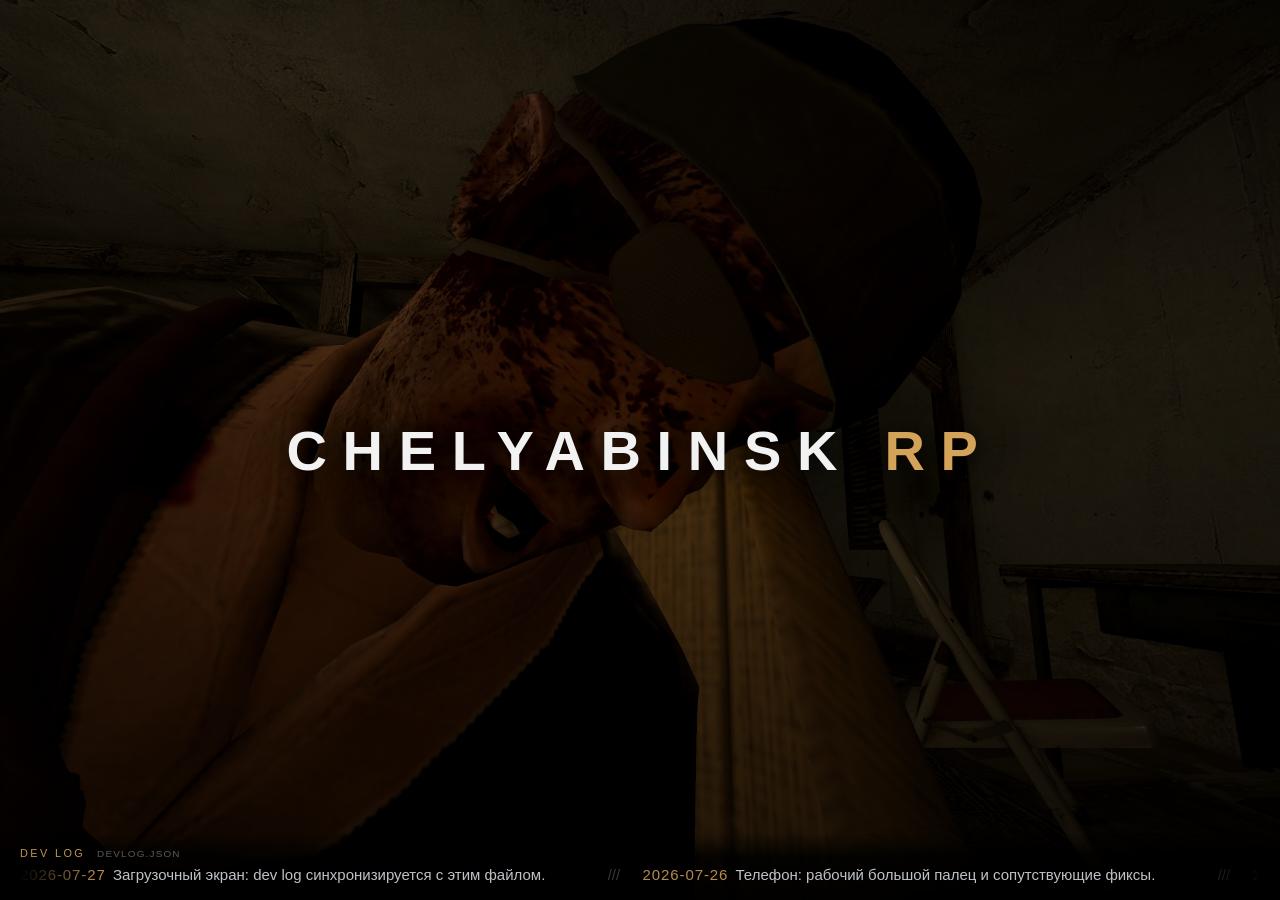
==== index.html @ 8918dc1e "Add synced bottom dev log for loading screen" ====
<!DOCTYPE html>
<html lang="ru">
<head>
  <meta charset="UTF-8" />
  <meta name="viewport" content="width=device-width, initial-scale=1" />
  <title>Chelyabinsk RP</title>
  <style>
    * { margin: 0; padding: 0; box-sizing: border-box; }
    html, body {
      width: 100%;
      height: 100%;
      overflow: hidden;
      background: #000;
      user-select: none;
      -webkit-user-select: none;
      cursor: none;
      pointer-events: none;
    }
    a, button, input, textarea, select { display: none !important; }
    .loop {
      position: fixed;
      inset: 0;
      overflow: hidden;
      background: #000;
    }
    .loop img {
      position: absolute;
      inset: -6%;
      width: 112%;
      height: 112%;
      object-fit: cover;
      opacity: 0;
      transition: opacity 1.4s ease;
      animation: drift 24s ease-in-out infinite alternate;
      filter: brightness(0.72) contrast(1.06) saturate(0.9);
      pointer-events: none;
    }
    .loop img.on { opacity: 1; }
    @keyframes drift {
      from { transform: scale(1.05) translate(0, 0); }
      to { transform: scale(1.16) translate(-2%, -1.5%); }
    }
    .shade {
      position: fixed;
      inset: 0;
      pointer-events: none;
      background:
        radial-gradient(ellipse at center, rgba(0,0,0,0.15) 0%, rgba(0,0,0,0.55) 100%),
        linear-gradient(180deg, rgba(0,0,0,0.35), transparent 40%, rgba(0,0,0,0.4));
    }
    .title {
      position: fixed;
      left: 50%;
      top: 50%;
      transform: translate(-50%, -50%);
      z-index: 2;
      font-family: Arial, Helvetica, sans-serif;
      font-size: clamp(26px, 5vw, 56px);
      font-weight: 700;
      letter-spacing: 0.28em;
      color: rgba(255,255,255,0.95);
      text-transform: uppercase;
      text-align: center;
      text-shadow: 0 2px 28px rgba(0,0,0,0.85), 0 0 40px rgba(0,0,0,0.5);
      white-space: nowrap;
      pointer-events: none;
    }
    .title span { color: #d4a35a; }

    .egg {
      position: fixed;
      inset: 0;
      z-index: 10;
      display: none;
      background: #000;
      pointer-events: none;
    }
    .egg.show { display: block; }
    .egg img {
      position: absolute;
      left: 50%;
      top: 46%;
      transform: translate(-50%, -50%);
      width: min(72vw, 520px);
      height: auto;
      object-fit: contain;
      filter: none;
      animation: eggPulse 2.4s ease-in-out infinite;
    }
    @keyframes eggPulse {
      0%, 100% { opacity: 0.92; transform: translate(-50%, -50%) scale(1); }
      50% { opacity: 1; transform: translate(-50%, -50%) scale(1.03); }
    }
    .egg-caption {
      position: absolute;
      left: 50%;
      bottom: 14%;
      transform: translateX(-50%);
      width: 90%;
      text-align: center;
      font-family: Arial, Helvetica, sans-serif;
      font-size: clamp(16px, 3.2vw, 28px);
      font-weight: 700;
      letter-spacing: 0.08em;
      color: #fff;
      text-shadow: 0 2px 18px rgba(0,0,0,0.9);
    }

    .devlog {
      position: fixed;
      left: 0;
      right: 0;
      bottom: 0;
      z-index: 5;
      padding: 0.85rem 1.25rem 1rem;
      background: linear-gradient(180deg, transparent, rgba(0,0,0,0.82) 35%, rgba(0,0,0,0.92));
      pointer-events: none;
      opacity: 0;
      transition: opacity 0.6s ease;
    }
    .devlog.show { opacity: 1; }
    .devlog-head {
      display: flex;
      align-items: baseline;
      gap: 0.75rem;
      margin-bottom: 0.45rem;
      font-family: Arial, Helvetica, sans-serif;
      font-size: 0.68rem;
      letter-spacing: 0.22em;
      text-transform: uppercase;
      color: rgba(212, 163, 90, 0.9);
    }
    .devlog-head .sync {
      color: rgba(255,255,255,0.35);
      letter-spacing: 0.12em;
      font-size: 0.62rem;
    }
    .devlog-track {
      overflow: hidden;
      white-space: nowrap;
      mask-image: linear-gradient(90deg, transparent, #000 6%, #000 94%, transparent);
      -webkit-mask-image: linear-gradient(90deg, transparent, #000 6%, #000 94%, transparent);
    }
    .devlog-marquee {
      display: inline-block;
      white-space: nowrap;
      font-family: Arial, Helvetica, sans-serif;
      font-size: clamp(12px, 1.5vw, 15px);
      color: rgba(232, 237, 242, 0.82);
      animation: marquee 55s linear infinite;
    }
    .devlog-marquee .item {
      display: inline-block;
      margin-right: 2.5rem;
    }
    .devlog-marquee .date {
      color: rgba(212, 163, 90, 0.85);
      margin-right: 0.45rem;
      letter-spacing: 0.06em;
    }
    .devlog-marquee .sep {
      margin: 0 1.4rem;
      color: rgba(255,255,255,0.22);
    }
    @keyframes marquee {
      from { transform: translateX(0); }
      to { transform: translateX(-50%); }
    }
  </style>
</head>
<body>
  <div class="loop" id="loop">
    <img class="on" src="assets/bg/bg-01.jpg" alt="" draggable="false" />
    <img src="assets/bg/bg-02.jpg" alt="" draggable="false" />
    <img src="assets/bg/bg-03.jpg" alt="" draggable="false" />
    <img src="assets/bg/bg-04.jpg" alt="" draggable="false" />
    <img src="assets/bg/bg-05.jpg" alt="" draggable="false" />
    <img src="assets/bg/bg-06.jpg" alt="" draggable="false" />
    <img src="assets/bg/bg-07.jpg" alt="" draggable="false" />
    <img src="assets/bg/bg-08.jpg" alt="" draggable="false" />
    <img src="assets/bg/bg-09.jpg" alt="" draggable="false" />
    <img src="assets/bg/bg-10.jpg" alt="" draggable="false" />
    <img src="assets/bg/bg-11.jpg" alt="" draggable="false" />
    <img src="assets/bg/bg-12.jpg" alt="" draggable="false" />
  </div>
  <div class="shade" id="shade"></div>
  <div class="title" id="title">Chelyabinsk <span>RP</span></div>

  <div class="devlog" id="devlog">
    <div class="devlog-head">
      <span>Dev Log</span>
      <span class="sync" id="devlogSync">синхронизация…</span>
    </div>
    <div class="devlog-track">
      <div class="devlog-marquee" id="devlogMarquee"></div>
    </div>
  </div>

  <div class="egg" id="egg">
    <img src="assets/sanya.png" alt="" draggable="false" />
    <div class="egg-caption">Саня - Лох он же Xenon</div>
  </div>

  <script>
    (function () {
      var eggRoll = Math.random() < 0.01;
      if (eggRoll) {
        document.getElementById("egg").className = "egg show";
        document.getElementById("loop").style.display = "none";
        document.getElementById("shade").style.display = "none";
        document.getElementById("title").style.display = "none";
        document.getElementById("devlog").style.display = "none";
      } else {
        var imgs = document.querySelectorAll("#loop img");
        var i = 0;
        setInterval(function () {
          imgs[i].classList.remove("on");
          i = (i + 1) % imgs.length;
          imgs[i].classList.add("on");
        }, 6000);
        loadDevLog();
      }

      function esc(s) {
        return String(s || "")
          .replace(/&/g, "&amp;")
          .replace(/</g, "&lt;")
          .replace(/>/g, "&gt;")
          .replace(/"/g, "&quot;");
      }

      function renderEntries(entries, sourceLabel) {
        var el = document.getElementById("devlogMarquee");
        var sync = document.getElementById("devlogSync");
        var box = document.getElementById("devlog");
        if (!entries || !entries.length) {
          sync.textContent = "нет записей";
          return;
        }
        var html = "";
        for (var n = 0; n < 2; n++) {
          for (var j = 0; j < entries.length; j++) {
            var e = entries[j];
            html += '<span class="item"><span class="date">' + esc(e.date) + "</span>" + esc(e.text) + '</span><span class="sep">///</span>';
          }
        }
        el.innerHTML = html;
        sync.textContent = sourceLabel || "online";
        box.className = "devlog show";
      }

      function normalizeManual(data) {
        var out = [];
        var list = (data && data.entries) || [];
        for (var i = 0; i < list.length; i++) {
          if (!list[i] || !list[i].text) continue;
          out.push({ date: list[i].date || "", text: list[i].text });
        }
        return out;
      }

      function normalizeCommits(commits) {
        var out = [];
        for (var i = 0; i < (commits || []).length; i++) {
          var c = commits[i];
          if (!c || !c.commit) continue;
          var msg = (c.commit.message || "").split("\n")[0].trim();
          if (!msg) continue;
          if (/^merge /i.test(msg)) continue;
          var date = "";
          if (c.commit.author && c.commit.author.date) {
            date = String(c.commit.author.date).slice(0, 10);
          }
          out.push({ date: date, text: msg });
        }
        return out;
      }

      function mergeUnique(primary, secondary, max) {
        var seen = {};
        var out = [];
        function add(arr) {
          for (var i = 0; i < arr.length; i++) {
            var key = (arr[i].date + "|" + arr[i].text).toLowerCase();
            if (seen[key]) continue;
            seen[key] = 1;
            out.push(arr[i]);
            if (out.length >= max) return;
          }
        }
        add(primary);
        add(secondary);
        return out;
      }

      function loadDevLog() {
        var bust = "?t=" + Date.now();
        var manualP = fetch("devlog.json" + bust, { cache: "no-store" })
          .then(function (r) { return r.ok ? r.json() : null; })
          .catch(function () { return null; });

        var commitsP = fetch("https://api.github.com/repos/eutyuganov-droid/GAGAGA/commits?per_page=12", {
          headers: { Accept: "application/vnd.github+json" }
        })
          .then(function (r) { return r.ok ? r.json() : []; })
          .catch(function () { return []; });

        Promise.all([manualP, commitsP]).then(function (res) {
          var manual = normalizeManual(res[0]);
          var commits = normalizeCommits(res[1]);
          var merged = mergeUnique(manual, commits, 16);
          var label = "devlog.json";
          if (manual.length && commits.length) label = "devlog.json + github";
          else if (commits.length && !manual.length) label = "github commits";
          renderEntries(merged, label);
        });
      }

      document.addEventListener("contextmenu", function (e) { e.preventDefault(); }, true);
      document.addEventListener("click", function (e) { e.preventDefault(); e.stopPropagation(); }, true);
      document.addEventListener("mousedown", function (e) { e.preventDefault(); }, true);
      document.addEventListener("keydown", function (e) { e.preventDefault(); }, true);

      window.GameDetails = function () {};
      window.SetFilesTotal = function () {};
      window.SetFilesNeeded = function () {};
      window.DownloadingFile = function () {};
      window.SetStatusChanged = function () {};
    })();
  </script>
</body>
</html>
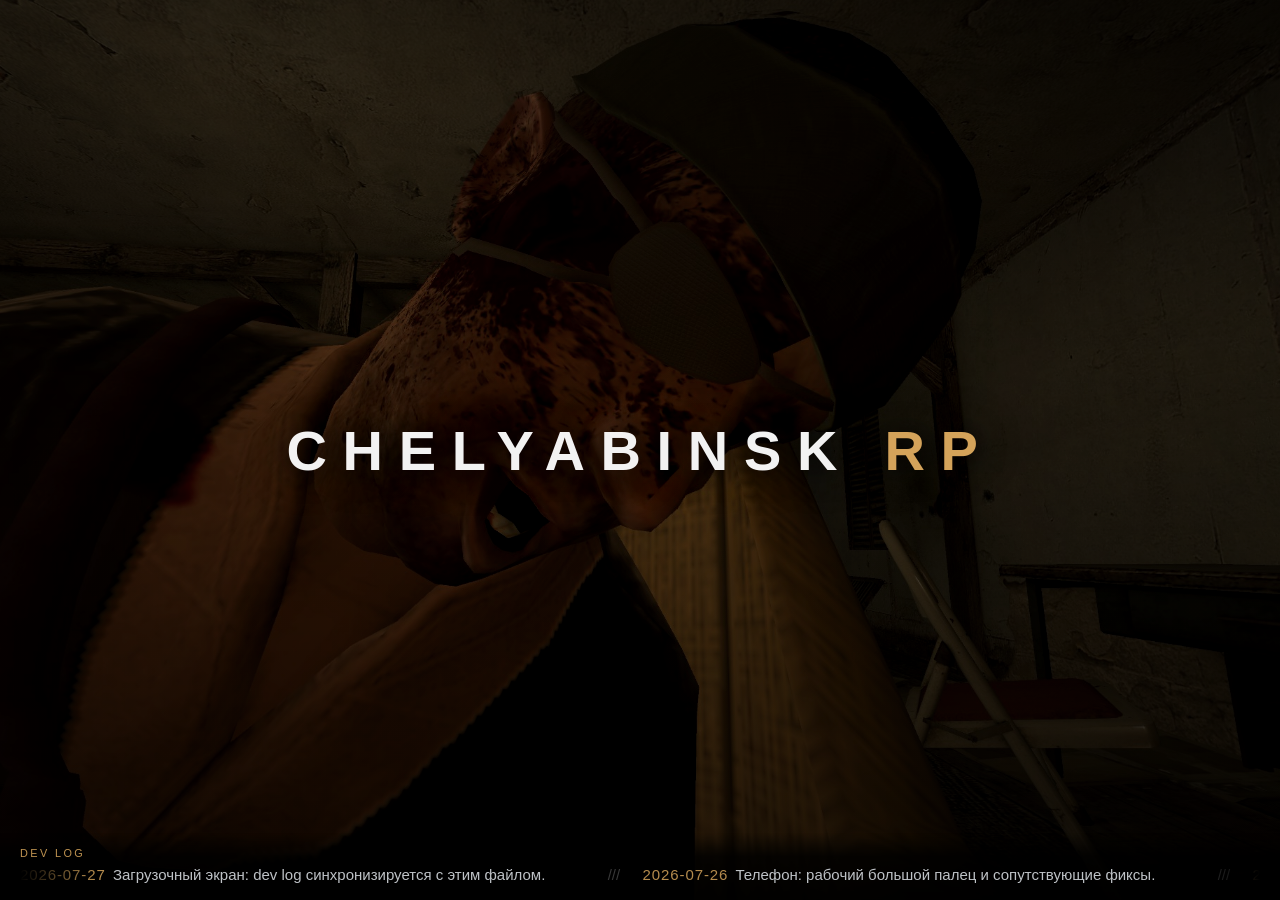
==== commit c37deb5d: "Hide dev log sync source label" ====
--- a/index.html
+++ b/index.html
@@ -129,11 +129,6 @@
       letter-spacing: 0.22em;
       text-transform: uppercase;
       color: rgba(212, 163, 90, 0.9);
-    }
-    .devlog-head .sync {
-      color: rgba(255,255,255,0.35);
-      letter-spacing: 0.12em;
-      font-size: 0.62rem;
     }
     .devlog-track {
       overflow: hidden;
@@ -189,7 +184,6 @@
   <div class="devlog" id="devlog">
     <div class="devlog-head">
       <span>Dev Log</span>
-      <span class="sync" id="devlogSync">синхронизация…</span>
     </div>
     <div class="devlog-track">
       <div class="devlog-marquee" id="devlogMarquee"></div>
@@ -229,14 +223,10 @@
           .replace(/"/g, "&quot;");
       }
 
-      function renderEntries(entries, sourceLabel) {
+      function renderEntries(entries) {
         var el = document.getElementById("devlogMarquee");
-        var sync = document.getElementById("devlogSync");
         var box = document.getElementById("devlog");
-        if (!entries || !entries.length) {
-          sync.textContent = "нет записей";
-          return;
-        }
+        if (!entries || !entries.length) return;
         var html = "";
         for (var n = 0; n < 2; n++) {
           for (var j = 0; j < entries.length; j++) {
@@ -245,7 +235,6 @@
           }
         }
         el.innerHTML = html;
-        sync.textContent = sourceLabel || "online";
         box.className = "devlog show";
       }
 
@@ -309,10 +298,7 @@
           var manual = normalizeManual(res[0]);
           var commits = normalizeCommits(res[1]);
           var merged = mergeUnique(manual, commits, 16);
-          var label = "devlog.json";
-          if (manual.length && commits.length) label = "devlog.json + github";
-          else if (commits.length && !manual.length) label = "github commits";
-          renderEntries(merged, label);
+          renderEntries(merged);
         });
       }
 
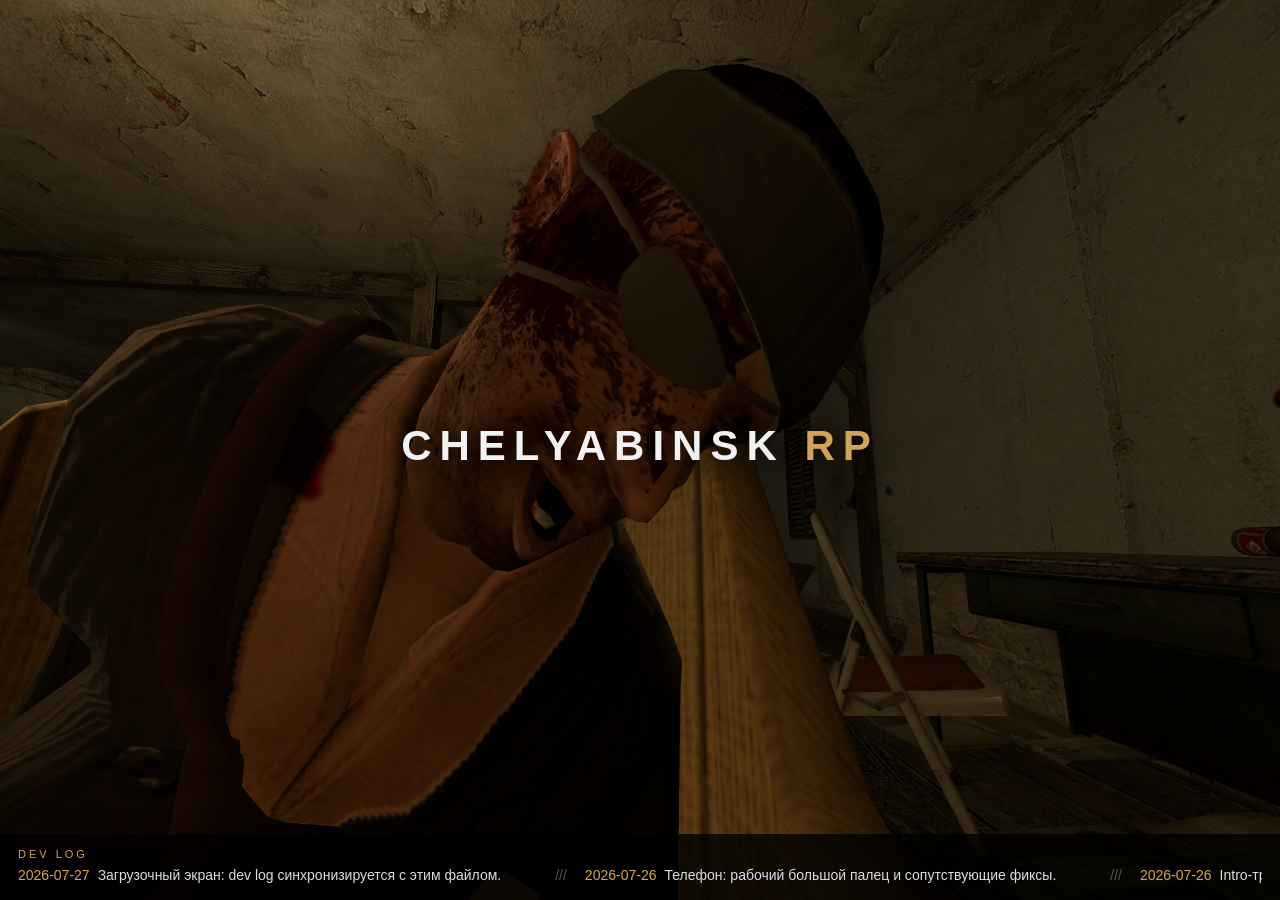
==== commit a39f8189: "Fix loading backgrounds for GMod browser compatibility" ====
--- a/index.html
+++ b/index.html
@@ -3,107 +3,91 @@
 <head>
   <meta charset="UTF-8" />
   <meta name="viewport" content="width=device-width, initial-scale=1" />
+  <base href="https://eutyuganov-droid.github.io/GAGAGA/" />
   <title>Chelyabinsk RP</title>
   <style>
-    * { margin: 0; padding: 0; box-sizing: border-box; }
+    * { margin: 0; padding: 0; }
     html, body {
       width: 100%;
       height: 100%;
       overflow: hidden;
       background: #000;
       user-select: none;
-      -webkit-user-select: none;
       cursor: none;
-      pointer-events: none;
-    }
-    a, button, input, textarea, select { display: none !important; }
+    }
     .loop {
       position: fixed;
-      inset: 0;
+      top: 0; left: 0; right: 0; bottom: 0;
       overflow: hidden;
       background: #000;
+      z-index: 0;
     }
     .loop img {
       position: absolute;
-      inset: -6%;
-      width: 112%;
-      height: 112%;
-      object-fit: cover;
+      top: 0;
+      left: 0;
+      width: 100%;
+      height: 100%;
+      border: 0;
       opacity: 0;
-      transition: opacity 1.4s ease;
-      animation: drift 24s ease-in-out infinite alternate;
-      filter: brightness(0.72) contrast(1.06) saturate(0.9);
-      pointer-events: none;
-    }
-    .loop img.on { opacity: 1; }
-    @keyframes drift {
-      from { transform: scale(1.05) translate(0, 0); }
-      to { transform: scale(1.16) translate(-2%, -1.5%); }
+      z-index: 1;
+    }
+    .loop img.on {
+      opacity: 1;
+      z-index: 2;
     }
     .shade {
       position: fixed;
-      inset: 0;
-      pointer-events: none;
-      background:
-        radial-gradient(ellipse at center, rgba(0,0,0,0.15) 0%, rgba(0,0,0,0.55) 100%),
-        linear-gradient(180deg, rgba(0,0,0,0.35), transparent 40%, rgba(0,0,0,0.4));
+      top: 0; left: 0; right: 0; bottom: 0;
+      z-index: 3;
+      background: rgba(0,0,0,0.35);
     }
     .title {
       position: fixed;
       left: 50%;
       top: 50%;
-      transform: translate(-50%, -50%);
-      z-index: 2;
-      font-family: Arial, Helvetica, sans-serif;
-      font-size: clamp(26px, 5vw, 56px);
+      margin-left: -280px;
+      margin-top: -28px;
+      width: 560px;
+      z-index: 4;
+      font-family: Arial, Helvetica, sans-serif;
+      font-size: 42px;
       font-weight: 700;
-      letter-spacing: 0.28em;
-      color: rgba(255,255,255,0.95);
+      letter-spacing: 8px;
+      color: #f2f2f2;
       text-transform: uppercase;
       text-align: center;
-      text-shadow: 0 2px 28px rgba(0,0,0,0.85), 0 0 40px rgba(0,0,0,0.5);
-      white-space: nowrap;
-      pointer-events: none;
+      text-shadow: 0 2px 24px #000;
     }
     .title span { color: #d4a35a; }
 
     .egg {
       position: fixed;
-      inset: 0;
-      z-index: 10;
+      top: 0; left: 0; right: 0; bottom: 0;
+      z-index: 20;
       display: none;
       background: #000;
-      pointer-events: none;
     }
     .egg.show { display: block; }
     .egg img {
       position: absolute;
       left: 50%;
-      top: 46%;
-      transform: translate(-50%, -50%);
-      width: min(72vw, 520px);
-      height: auto;
-      object-fit: contain;
-      filter: none;
-      animation: eggPulse 2.4s ease-in-out infinite;
-    }
-    @keyframes eggPulse {
-      0%, 100% { opacity: 0.92; transform: translate(-50%, -50%) scale(1); }
-      50% { opacity: 1; transform: translate(-50%, -50%) scale(1.03); }
+      top: 42%;
+      width: 420px;
+      margin-left: -210px;
+      margin-top: -210px;
     }
     .egg-caption {
       position: absolute;
-      left: 50%;
+      left: 0;
+      right: 0;
       bottom: 14%;
-      transform: translateX(-50%);
-      width: 90%;
       text-align: center;
       font-family: Arial, Helvetica, sans-serif;
-      font-size: clamp(16px, 3.2vw, 28px);
+      font-size: 24px;
       font-weight: 700;
-      letter-spacing: 0.08em;
       color: #fff;
-      text-shadow: 0 2px 18px rgba(0,0,0,0.9);
+      text-shadow: 0 2px 18px #000;
     }
 
     .devlog {
@@ -112,92 +96,76 @@
       right: 0;
       bottom: 0;
       z-index: 5;
-      padding: 0.85rem 1.25rem 1rem;
-      background: linear-gradient(180deg, transparent, rgba(0,0,0,0.82) 35%, rgba(0,0,0,0.92));
-      pointer-events: none;
-      opacity: 0;
-      transition: opacity 0.6s ease;
-    }
-    .devlog.show { opacity: 1; }
+      padding: 14px 18px 16px;
+      background: rgba(0,0,0,0.78);
+      display: none;
+    }
+    .devlog.show { display: block; }
     .devlog-head {
-      display: flex;
-      align-items: baseline;
-      gap: 0.75rem;
-      margin-bottom: 0.45rem;
-      font-family: Arial, Helvetica, sans-serif;
-      font-size: 0.68rem;
-      letter-spacing: 0.22em;
+      margin-bottom: 6px;
+      font-family: Arial, Helvetica, sans-serif;
+      font-size: 11px;
+      letter-spacing: 3px;
       text-transform: uppercase;
-      color: rgba(212, 163, 90, 0.9);
+      color: #d4a35a;
     }
     .devlog-track {
       overflow: hidden;
       white-space: nowrap;
-      mask-image: linear-gradient(90deg, transparent, #000 6%, #000 94%, transparent);
-      -webkit-mask-image: linear-gradient(90deg, transparent, #000 6%, #000 94%, transparent);
+      width: 100%;
     }
     .devlog-marquee {
       display: inline-block;
       white-space: nowrap;
       font-family: Arial, Helvetica, sans-serif;
-      font-size: clamp(12px, 1.5vw, 15px);
-      color: rgba(232, 237, 242, 0.82);
+      font-size: 14px;
+      color: #d8dde3;
       animation: marquee 55s linear infinite;
     }
-    .devlog-marquee .item {
-      display: inline-block;
-      margin-right: 2.5rem;
-    }
-    .devlog-marquee .date {
-      color: rgba(212, 163, 90, 0.85);
-      margin-right: 0.45rem;
-      letter-spacing: 0.06em;
-    }
-    .devlog-marquee .sep {
-      margin: 0 1.4rem;
-      color: rgba(255,255,255,0.22);
-    }
+    .devlog-marquee .item { display: inline-block; margin-right: 36px; }
+    .devlog-marquee .date { color: #d4a35a; margin-right: 8px; }
+    .devlog-marquee .sep { margin: 0 18px; color: #555; }
     @keyframes marquee {
-      from { transform: translateX(0); }
-      to { transform: translateX(-50%); }
+      from { margin-left: 0; }
+      to { margin-left: -50%; }
     }
   </style>
 </head>
 <body>
   <div class="loop" id="loop">
-    <img class="on" src="assets/bg/bg-01.jpg" alt="" draggable="false" />
-    <img src="assets/bg/bg-02.jpg" alt="" draggable="false" />
-    <img src="assets/bg/bg-03.jpg" alt="" draggable="false" />
-    <img src="assets/bg/bg-04.jpg" alt="" draggable="false" />
-    <img src="assets/bg/bg-05.jpg" alt="" draggable="false" />
-    <img src="assets/bg/bg-06.jpg" alt="" draggable="false" />
-    <img src="assets/bg/bg-07.jpg" alt="" draggable="false" />
-    <img src="assets/bg/bg-08.jpg" alt="" draggable="false" />
-    <img src="assets/bg/bg-09.jpg" alt="" draggable="false" />
-    <img src="assets/bg/bg-10.jpg" alt="" draggable="false" />
-    <img src="assets/bg/bg-11.jpg" alt="" draggable="false" />
-    <img src="assets/bg/bg-12.jpg" alt="" draggable="false" />
+    <img class="on" id="bg0" src="https://eutyuganov-droid.github.io/GAGAGA/assets/bg/bg-01.jpg" alt="" />
+    <img id="bg1" src="https://eutyuganov-droid.github.io/GAGAGA/assets/bg/bg-02.jpg" alt="" />
+    <img id="bg2" src="https://eutyuganov-droid.github.io/GAGAGA/assets/bg/bg-03.jpg" alt="" />
+    <img id="bg3" src="https://eutyuganov-droid.github.io/GAGAGA/assets/bg/bg-04.jpg" alt="" />
+    <img id="bg4" src="https://eutyuganov-droid.github.io/GAGAGA/assets/bg/bg-05.jpg" alt="" />
+    <img id="bg5" src="https://eutyuganov-droid.github.io/GAGAGA/assets/bg/bg-06.jpg" alt="" />
+    <img id="bg6" src="https://eutyuganov-droid.github.io/GAGAGA/assets/bg/bg-07.jpg" alt="" />
+    <img id="bg7" src="https://eutyuganov-droid.github.io/GAGAGA/assets/bg/bg-08.jpg" alt="" />
+    <img id="bg8" src="https://eutyuganov-droid.github.io/GAGAGA/assets/bg/bg-09.jpg" alt="" />
+    <img id="bg9" src="https://eutyuganov-droid.github.io/GAGAGA/assets/bg/bg-10.jpg" alt="" />
+    <img id="bg10" src="https://eutyuganov-droid.github.io/GAGAGA/assets/bg/bg-11.jpg" alt="" />
+    <img id="bg11" src="https://eutyuganov-droid.github.io/GAGAGA/assets/bg/bg-12.jpg" alt="" />
   </div>
   <div class="shade" id="shade"></div>
   <div class="title" id="title">Chelyabinsk <span>RP</span></div>
 
   <div class="devlog" id="devlog">
-    <div class="devlog-head">
-      <span>Dev Log</span>
-    </div>
+    <div class="devlog-head">Dev Log</div>
     <div class="devlog-track">
       <div class="devlog-marquee" id="devlogMarquee"></div>
     </div>
   </div>
 
   <div class="egg" id="egg">
-    <img src="assets/sanya.png" alt="" draggable="false" />
+    <img src="https://eutyuganov-droid.github.io/GAGAGA/assets/sanya.png" alt="" />
     <div class="egg-caption">Саня - Лох он же Xenon</div>
   </div>
 
   <script>
     (function () {
+      var BASE = "https://eutyuganov-droid.github.io/GAGAGA/";
       var eggRoll = Math.random() < 0.01;
+
       if (eggRoll) {
         document.getElementById("egg").className = "egg show";
         document.getElementById("loop").style.display = "none";
@@ -205,12 +173,16 @@
         document.getElementById("title").style.display = "none";
         document.getElementById("devlog").style.display = "none";
       } else {
-        var imgs = document.querySelectorAll("#loop img");
+        var imgs = document.getElementById("loop").getElementsByTagName("img");
         var i = 0;
+        // force first visible even if CSS class fails
+        imgs[0].style.opacity = "1";
         setInterval(function () {
-          imgs[i].classList.remove("on");
+          imgs[i].className = "";
+          imgs[i].style.opacity = "0";
           i = (i + 1) % imgs.length;
-          imgs[i].classList.add("on");
+          imgs[i].className = "on";
+          imgs[i].style.opacity = "1";
         }, 6000);
         loadDevLog();
       }
@@ -228,9 +200,10 @@
         var box = document.getElementById("devlog");
         if (!entries || !entries.length) return;
         var html = "";
-        for (var n = 0; n < 2; n++) {
-          for (var j = 0; j < entries.length; j++) {
-            var e = entries[j];
+        var n, j, e;
+        for (n = 0; n < 2; n++) {
+          for (j = 0; j < entries.length; j++) {
+            e = entries[j];
             html += '<span class="item"><span class="date">' + esc(e.date) + "</span>" + esc(e.text) + '</span><span class="sep">///</span>';
           }
         }
@@ -241,7 +214,8 @@
       function normalizeManual(data) {
         var out = [];
         var list = (data && data.entries) || [];
-        for (var i = 0; i < list.length; i++) {
+        var i;
+        for (i = 0; i < list.length; i++) {
           if (!list[i] || !list[i].text) continue;
           out.push({ date: list[i].date || "", text: list[i].text });
         }
@@ -250,16 +224,15 @@
 
       function normalizeCommits(commits) {
         var out = [];
-        for (var i = 0; i < (commits || []).length; i++) {
-          var c = commits[i];
+        var i, c, msg, date;
+        for (i = 0; i < (commits || []).length; i++) {
+          c = commits[i];
           if (!c || !c.commit) continue;
-          var msg = (c.commit.message || "").split("\n")[0].trim();
+          msg = (c.commit.message || "").split("\n")[0].trim();
           if (!msg) continue;
           if (/^merge /i.test(msg)) continue;
-          var date = "";
-          if (c.commit.author && c.commit.author.date) {
-            date = String(c.commit.author.date).slice(0, 10);
-          }
+          date = "";
+          if (c.commit.author && c.commit.author.date) date = String(c.commit.author.date).slice(0, 10);
           out.push({ date: date, text: msg });
         }
         return out;
@@ -269,8 +242,9 @@
         var seen = {};
         var out = [];
         function add(arr) {
-          for (var i = 0; i < arr.length; i++) {
-            var key = (arr[i].date + "|" + arr[i].text).toLowerCase();
+          var i, key;
+          for (i = 0; i < arr.length; i++) {
+            key = (arr[i].date + "|" + arr[i].text).toLowerCase();
             if (seen[key]) continue;
             seen[key] = 1;
             out.push(arr[i]);
@@ -283,29 +257,17 @@
       }
 
       function loadDevLog() {
-        var bust = "?t=" + Date.now();
-        var manualP = fetch("devlog.json" + bust, { cache: "no-store" })
+        var bust = "?t=" + (new Date()).getTime();
+        var manualP = fetch(BASE + "devlog.json" + bust)
           .then(function (r) { return r.ok ? r.json() : null; })
           .catch(function () { return null; });
-
-        var commitsP = fetch("https://api.github.com/repos/eutyuganov-droid/GAGAGA/commits?per_page=12", {
-          headers: { Accept: "application/vnd.github+json" }
-        })
+        var commitsP = fetch("https://api.github.com/repos/eutyuganov-droid/GAGAGA/commits?per_page=12")
           .then(function (r) { return r.ok ? r.json() : []; })
           .catch(function () { return []; });
-
         Promise.all([manualP, commitsP]).then(function (res) {
-          var manual = normalizeManual(res[0]);
-          var commits = normalizeCommits(res[1]);
-          var merged = mergeUnique(manual, commits, 16);
-          renderEntries(merged);
+          renderEntries(mergeUnique(normalizeManual(res[0]), normalizeCommits(res[1]), 16));
         });
       }
-
-      document.addEventListener("contextmenu", function (e) { e.preventDefault(); }, true);
-      document.addEventListener("click", function (e) { e.preventDefault(); e.stopPropagation(); }, true);
-      document.addEventListener("mousedown", function (e) { e.preventDefault(); }, true);
-      document.addEventListener("keydown", function (e) { e.preventDefault(); }, true);
 
       window.GameDetails = function () {};
       window.SetFilesTotal = function () {};
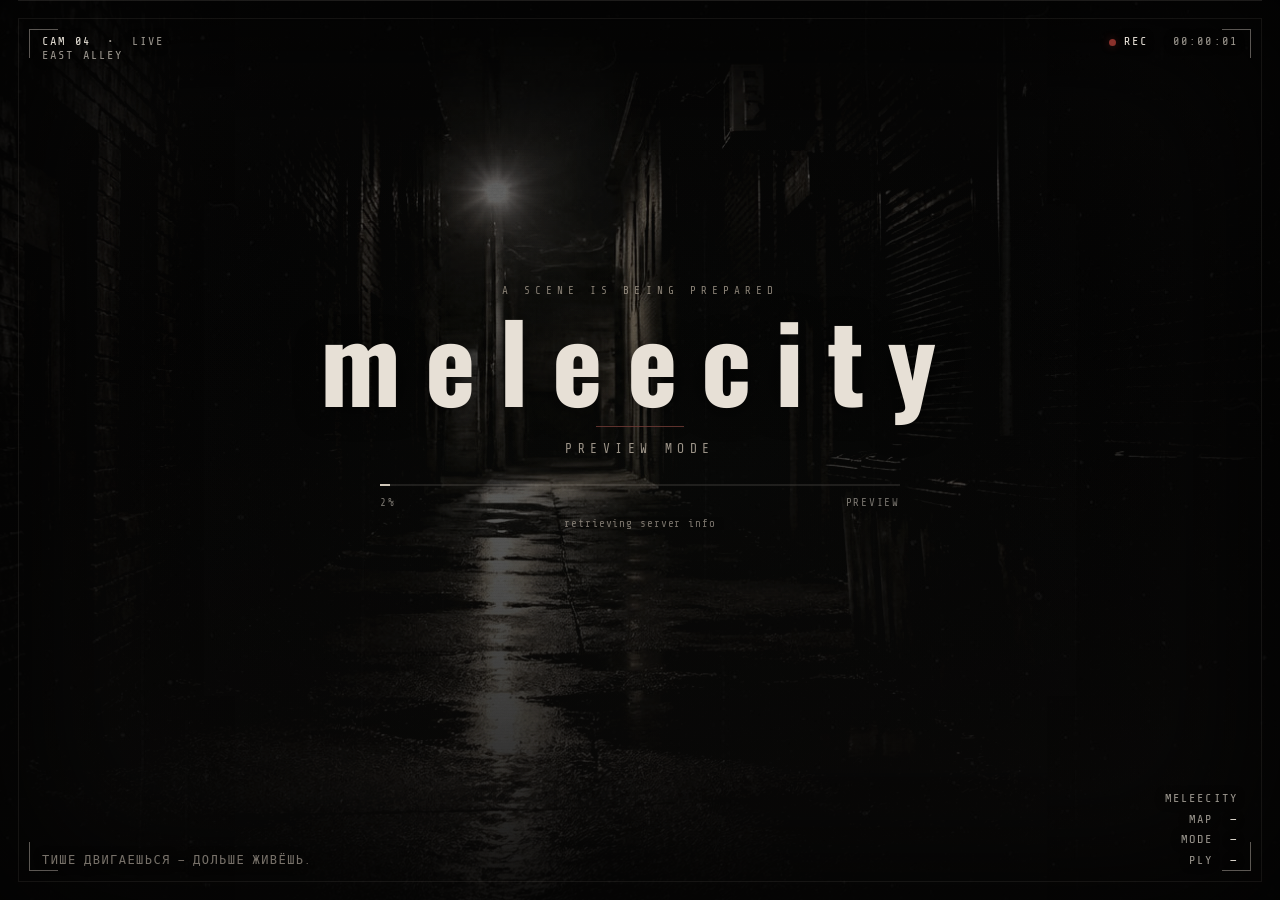
==== commit 95f51214: "Replace Chelyabinsk RP pages with a muted Manhunt-style meleecity loading screen." ====
--- a/index.html
+++ b/index.html
@@ -1,279 +1,550 @@
 <!DOCTYPE html>
 <html lang="ru">
 <head>
-  <meta charset="UTF-8" />
-  <meta name="viewport" content="width=device-width, initial-scale=1" />
-  <base href="https://eutyuganov-droid.github.io/GAGAGA/" />
-  <title>Chelyabinsk RP</title>
+  <meta charset="utf-8">
+  <meta name="viewport" content="width=device-width, initial-scale=1">
+  <title>meleecity</title>
   <style>
-    * { margin: 0; padding: 0; }
+    @font-face {
+      font-family: "Oswald";
+      src: url("assets/fonts/oswald-500.woff2") format("woff2");
+      font-weight: 500;
+      font-style: normal;
+      font-display: swap;
+    }
+    @font-face {
+      font-family: "Oswald";
+      src: url("assets/fonts/oswald-700.woff2") format("woff2");
+      font-weight: 700;
+      font-style: normal;
+      font-display: swap;
+    }
+    @font-face {
+      font-family: "Share Tech Mono";
+      src: url("assets/fonts/share-tech-mono.woff2") format("woff2");
+      font-weight: 400;
+      font-style: normal;
+      font-display: swap;
+    }
+
     html, body {
       width: 100%;
       height: 100%;
+      margin: 0;
       overflow: hidden;
-      background: #000;
+      background: #070706;
+      color: #d6cec3;
+      font-family: "Share Tech Mono", Consolas, monospace;
       user-select: none;
-      cursor: none;
-    }
-    .loop {
+      cursor: default;
+    }
+
+    .stage {
       position: fixed;
-      top: 0; left: 0; right: 0; bottom: 0;
+      inset: 0;
       overflow: hidden;
-      background: #000;
-      z-index: 0;
-    }
-    .loop img {
+      background: #070706;
+    }
+
+    .stage.is-glitch {
+      transform: translate(2px, -1px);
+    }
+
+    .slide {
       position: absolute;
-      top: 0;
-      left: 0;
-      width: 100%;
+      inset: -4%;
+      width: 108%;
+      height: 108%;
+      background-size: cover;
+      background-position: center;
+      opacity: 0;
+      filter: grayscale(0.38) contrast(1.12) brightness(0.52) saturate(0.55);
+      transform: scale(1.04);
+      transition: opacity 1.8s ease;
+    }
+
+    .slide.is-on {
+      opacity: 1;
+      animation: ken 22s ease-in-out infinite alternate;
+    }
+
+    @keyframes ken {
+      from { transform: scale(1.04) translate(0, 0); }
+      to { transform: scale(1.12) translate(-1.4%, -0.8%); }
+    }
+
+    .grade,
+    .concrete,
+    .grain,
+    .scratches,
+    .scan,
+    .vignette,
+    .frame {
+      position: absolute;
+      inset: 0;
+      pointer-events: none;
+    }
+
+    .grade {
+      background:
+        linear-gradient(180deg, rgba(8, 7, 6, 0.42) 0%, rgba(8, 7, 6, 0.08) 38%, rgba(8, 7, 6, 0.78) 100%),
+        linear-gradient(90deg, rgba(10, 9, 8, 0.35) 0%, transparent 22%, transparent 78%, rgba(10, 9, 8, 0.35) 100%),
+        radial-gradient(ellipse at center, rgba(48, 58, 44, 0.08), transparent 58%);
+      z-index: 2;
+    }
+
+    .concrete {
+      z-index: 3;
+      background: url("assets/fx/concrete.jpg") center / cover no-repeat;
+      opacity: 0.14;
+      mix-blend-mode: multiply;
+    }
+
+    .grain {
+      z-index: 4;
+      background: url("assets/fx/grain.jpg") repeat;
+      background-size: 380px 380px;
+      opacity: 0.16;
+      mix-blend-mode: overlay;
+      animation: grain 0.32s steps(2) infinite;
+    }
+
+    .scratches {
+      z-index: 5;
+      background: url("assets/fx/scratches.jpg") center / cover no-repeat;
+      opacity: 0.11;
+      mix-blend-mode: screen;
+    }
+
+    .scan {
+      z-index: 6;
+      background: repeating-linear-gradient(
+        to bottom,
+        rgba(0, 0, 0, 0) 0,
+        rgba(0, 0, 0, 0) 2px,
+        rgba(0, 0, 0, 0.16) 3px
+      );
+      opacity: 0.28;
+    }
+
+    .vignette {
+      z-index: 7;
+      box-shadow: inset 0 0 140px 36px rgba(0, 0, 0, 0.72);
+    }
+
+    .frame {
+      z-index: 8;
+      border: 1px solid rgba(210, 200, 185, 0.08);
+      margin: 18px;
+      width: auto;
+      height: auto;
+    }
+
+    .frame:before,
+    .frame:after,
+    .corners:before,
+    .corners:after {
+      content: "";
+      position: absolute;
+      width: 28px;
+      height: 28px;
+      border-color: rgba(214, 206, 195, 0.42);
+      border-style: solid;
+    }
+
+    .frame:before { top: 10px; left: 10px; border-width: 1px 0 0 1px; }
+    .frame:after { top: 10px; right: 10px; border-width: 1px 1px 0 0; }
+    .corners:before { bottom: 10px; left: 10px; border-width: 0 0 1px 1px; }
+    .corners:after { bottom: 10px; right: 10px; border-width: 0 1px 1px 0; }
+
+    .corners {
+      position: absolute;
+      inset: 0;
+      pointer-events: none;
+    }
+
+    .sweep {
+      position: absolute;
+      left: 18px;
+      right: 18px;
+      height: 1px;
+      background: rgba(214, 206, 195, 0.12);
+      z-index: 9;
+      pointer-events: none;
+      animation: sweep 7.5s linear infinite;
+    }
+
+    @keyframes sweep {
+      from { top: 18px; opacity: 0; }
+      8% { opacity: 0.55; }
+      92% { opacity: 0.18; }
+      to { top: calc(100% - 18px); opacity: 0; }
+    }
+
+    @keyframes grain {
+      from { background-position: 0 0; }
+      to { background-position: 12px -8px; }
+    }
+
+    .hud {
+      position: relative;
+      z-index: 12;
       height: 100%;
-      border: 0;
-      opacity: 0;
-      z-index: 1;
-    }
-    .loop img.on {
-      opacity: 1;
-      z-index: 2;
-    }
-    .shade {
-      position: fixed;
-      top: 0; left: 0; right: 0; bottom: 0;
-      z-index: 3;
-      background: rgba(0,0,0,0.35);
-    }
+      box-sizing: border-box;
+      padding: 34px 42px 30px;
+      display: flex;
+      flex-direction: column;
+      justify-content: space-between;
+    }
+
+    .top,
+    .bottom {
+      display: flex;
+      justify-content: space-between;
+      align-items: flex-start;
+      gap: 24px;
+    }
+
+    .cam-id,
+    .rec,
+    .meta,
+    .file,
+    .hint,
+    .status {
+      font-size: 12px;
+      letter-spacing: 0.18em;
+      text-transform: uppercase;
+      color: rgba(214, 206, 195, 0.72);
+      text-shadow: 0 1px 10px rgba(0, 0, 0, 0.85);
+    }
+
+    .cam-id strong,
+    .rec strong {
+      color: #ece6dc;
+      font-weight: 400;
+    }
+
+    .dot {
+      display: inline-block;
+      width: 7px;
+      height: 7px;
+      margin-right: 8px;
+      border-radius: 50%;
+      background: #8b322c;
+      box-shadow: 0 0 8px rgba(139, 50, 44, 0.45);
+      animation: pulse 1.8s ease-in-out infinite;
+      vertical-align: middle;
+    }
+
+    @keyframes pulse {
+      0%, 100% { opacity: 0.45; }
+      50% { opacity: 1; }
+    }
+
+    .center {
+      text-align: center;
+      margin-top: -4vh;
+    }
+
+    .kicker {
+      font-size: 11px;
+      letter-spacing: 0.46em;
+      text-transform: uppercase;
+      color: rgba(168, 158, 144, 0.8);
+      margin-bottom: 14px;
+    }
+
     .title {
-      position: fixed;
-      left: 50%;
-      top: 50%;
-      margin-left: -280px;
-      margin-top: -28px;
-      width: 560px;
-      z-index: 4;
-      font-family: Arial, Helvetica, sans-serif;
-      font-size: 42px;
+      font-family: "Oswald", "Arial Narrow", Arial, sans-serif;
       font-weight: 700;
-      letter-spacing: 8px;
-      color: #f2f2f2;
+      font-size: clamp(48px, 8.4vw, 118px);
+      line-height: 0.9;
+      letter-spacing: 0.22em;
+      text-transform: lowercase;
+      color: #e7e0d6;
+      text-shadow: 0 2px 28px rgba(0, 0, 0, 0.7);
+      margin: 0;
+    }
+
+    .rule {
+      width: 88px;
+      height: 1px;
+      margin: 18px auto 14px;
+      background: #6e3a34;
+      opacity: 0.85;
+    }
+
+    .sub {
+      font-size: 13px;
+      letter-spacing: 0.42em;
       text-transform: uppercase;
-      text-align: center;
-      text-shadow: 0 2px 24px #000;
-    }
-    .title span { color: #d4a35a; }
-
-    .egg {
-      position: fixed;
-      top: 0; left: 0; right: 0; bottom: 0;
-      z-index: 20;
-      display: none;
-      background: #000;
-    }
-    .egg.show { display: block; }
-    .egg img {
-      position: absolute;
-      left: 50%;
-      top: 42%;
-      width: 420px;
-      margin-left: -210px;
-      margin-top: -210px;
-    }
-    .egg-caption {
-      position: absolute;
-      left: 0;
-      right: 0;
-      bottom: 14%;
-      text-align: center;
-      font-family: Arial, Helvetica, sans-serif;
-      font-size: 24px;
-      font-weight: 700;
-      color: #fff;
-      text-shadow: 0 2px 18px #000;
-    }
-
-    .devlog {
-      position: fixed;
-      left: 0;
-      right: 0;
-      bottom: 0;
-      z-index: 5;
-      padding: 14px 18px 16px;
-      background: rgba(0,0,0,0.78);
-      display: none;
-    }
-    .devlog.show { display: block; }
-    .devlog-head {
-      margin-bottom: 6px;
-      font-family: Arial, Helvetica, sans-serif;
+      color: rgba(196, 186, 172, 0.78);
+    }
+
+    .load {
+      width: min(520px, 72vw);
+      margin: 28px auto 0;
+    }
+
+    .bar {
+      height: 2px;
+      background: rgba(214, 206, 195, 0.12);
+      overflow: hidden;
+    }
+
+    .bar > span {
+      display: block;
+      height: 100%;
+      width: 0;
+      background: #cfc6b8;
+      box-shadow: 0 0 12px rgba(207, 198, 184, 0.25);
+      transition: width 0.35s linear;
+    }
+
+    .load-row {
+      display: flex;
+      justify-content: space-between;
+      margin-top: 10px;
       font-size: 11px;
-      letter-spacing: 3px;
+      letter-spacing: 0.16em;
       text-transform: uppercase;
-      color: #d4a35a;
-    }
-    .devlog-track {
+      color: rgba(214, 206, 195, 0.55);
+    }
+
+    .file {
+      margin-top: 8px;
+      font-size: 11px;
+      letter-spacing: 0.08em;
+      text-transform: none;
+      color: rgba(168, 160, 148, 0.7);
+      white-space: nowrap;
       overflow: hidden;
-      white-space: nowrap;
-      width: 100%;
-    }
-    .devlog-marquee {
-      display: inline-block;
-      white-space: nowrap;
-      font-family: Arial, Helvetica, sans-serif;
-      font-size: 14px;
-      color: #d8dde3;
-      animation: marquee 55s linear infinite;
-    }
-    .devlog-marquee .item { display: inline-block; margin-right: 36px; }
-    .devlog-marquee .date { color: #d4a35a; margin-right: 8px; }
-    .devlog-marquee .sep { margin: 0 18px; color: #555; }
-    @keyframes marquee {
-      from { margin-left: 0; }
-      to { margin-left: -50%; }
+      text-overflow: ellipsis;
+    }
+
+    .bottom {
+      align-items: flex-end;
+    }
+
+    .hint {
+      max-width: 46%;
+      color: rgba(168, 160, 148, 0.7);
+      line-height: 1.55;
+      letter-spacing: 0.12em;
+    }
+
+    .meta {
+      text-align: right;
+      line-height: 1.7;
+    }
+
+    .meta b {
+      color: #ece6dc;
+      font-weight: 400;
+    }
+
+    @media (max-width: 720px) {
+      .hud { padding: 22px 18px; }
+      .title { letter-spacing: 0.12em; }
+      .hint { display: none; }
     }
   </style>
 </head>
 <body>
-  <div class="loop" id="loop">
-    <img class="on" id="bg0" src="https://eutyuganov-droid.github.io/GAGAGA/assets/bg/bg-01.jpg" alt="" />
-    <img id="bg1" src="https://eutyuganov-droid.github.io/GAGAGA/assets/bg/bg-02.jpg" alt="" />
-    <img id="bg2" src="https://eutyuganov-droid.github.io/GAGAGA/assets/bg/bg-03.jpg" alt="" />
-    <img id="bg3" src="https://eutyuganov-droid.github.io/GAGAGA/assets/bg/bg-04.jpg" alt="" />
-    <img id="bg4" src="https://eutyuganov-droid.github.io/GAGAGA/assets/bg/bg-05.jpg" alt="" />
-    <img id="bg5" src="https://eutyuganov-droid.github.io/GAGAGA/assets/bg/bg-06.jpg" alt="" />
-    <img id="bg6" src="https://eutyuganov-droid.github.io/GAGAGA/assets/bg/bg-07.jpg" alt="" />
-    <img id="bg7" src="https://eutyuganov-droid.github.io/GAGAGA/assets/bg/bg-08.jpg" alt="" />
-    <img id="bg8" src="https://eutyuganov-droid.github.io/GAGAGA/assets/bg/bg-09.jpg" alt="" />
-    <img id="bg9" src="https://eutyuganov-droid.github.io/GAGAGA/assets/bg/bg-10.jpg" alt="" />
-    <img id="bg10" src="https://eutyuganov-droid.github.io/GAGAGA/assets/bg/bg-11.jpg" alt="" />
-    <img id="bg11" src="https://eutyuganov-droid.github.io/GAGAGA/assets/bg/bg-12.jpg" alt="" />
+  <div class="stage" id="stage">
+    <div id="slides"></div>
+    <div class="grade"></div>
+    <div class="concrete"></div>
+    <div class="grain"></div>
+    <div class="scratches"></div>
+    <div class="scan"></div>
+    <div class="vignette"></div>
+    <div class="frame">
+      <div class="corners"></div>
+    </div>
+    <div class="sweep"></div>
   </div>
-  <div class="shade" id="shade"></div>
-  <div class="title" id="title">Chelyabinsk <span>RP</span></div>
-
-  <div class="devlog" id="devlog">
-    <div class="devlog-head">Dev Log</div>
-    <div class="devlog-track">
-      <div class="devlog-marquee" id="devlogMarquee"></div>
+
+  <div class="hud">
+    <div class="top">
+      <div class="cam-id">
+        <strong id="cam">CAM 04</strong> &nbsp;•&nbsp; LIVE<br>
+        <span id="zone">EAST ALLEY</span>
+      </div>
+      <div class="rec">
+        <span class="dot"></span><strong>REC</strong>
+        &nbsp;&nbsp;<span id="clock">00:00:00</span>
+      </div>
+    </div>
+
+    <div class="center">
+      <div class="kicker" id="kicker">a scene is being prepared</div>
+      <h1 class="title">meleecity</h1>
+      <div class="rule"></div>
+      <div class="sub" id="status">waiting for server</div>
+      <div class="load">
+        <div class="bar"><span id="fill"></span></div>
+        <div class="load-row">
+          <span id="pct">0%</span>
+          <span id="left">—</span>
+        </div>
+        <div class="file" id="file">retrieving server info</div>
+      </div>
+    </div>
+
+    <div class="bottom">
+      <div class="hint" id="hint">Тише двигаешься — дольше живёшь.</div>
+      <div class="meta">
+        <div id="server">meleecity</div>
+        <div>MAP &nbsp;<b id="map">—</b></div>
+        <div>MODE &nbsp;<b id="mode">—</b></div>
+        <div>PLY &nbsp;<b id="ply">—</b></div>
+      </div>
     </div>
   </div>
 
-  <div class="egg" id="egg">
-    <img src="https://eutyuganov-droid.github.io/GAGAGA/assets/sanya.png" alt="" />
-    <div class="egg-caption">Саня - Лох он же Xenon</div>
-  </div>
-
   <script>
     (function () {
-      var BASE = "https://eutyuganov-droid.github.io/GAGAGA/";
-      var eggRoll = Math.random() < 0.01;
-
-      if (eggRoll) {
-        document.getElementById("egg").className = "egg show";
-        document.getElementById("loop").style.display = "none";
-        document.getElementById("shade").style.display = "none";
-        document.getElementById("title").style.display = "none";
-        document.getElementById("devlog").style.display = "none";
-      } else {
-        var imgs = document.getElementById("loop").getElementsByTagName("img");
-        var i = 0;
-        // force first visible even if CSS class fails
-        imgs[0].style.opacity = "1";
-        setInterval(function () {
-          imgs[i].className = "";
-          imgs[i].style.opacity = "0";
-          i = (i + 1) % imgs.length;
-          imgs[i].className = "on";
-          imgs[i].style.opacity = "1";
-        }, 6000);
-        loadDevLog();
+      var SCENES = [
+        { src: "assets/bg/01-alley.jpg", cam: "CAM 04", zone: "EAST ALLEY" },
+        { src: "assets/bg/02-warehouse.jpg", cam: "CAM 11", zone: "LOADING BAY" },
+        { src: "assets/bg/03-garage.jpg", cam: "CAM 02", zone: "SUBLEVEL B" },
+        { src: "assets/bg/04-underpass.jpg", cam: "CAM 09", zone: "SERVICE TUNNEL" },
+        { src: "assets/bg/05-fence.jpg", cam: "CAM 07", zone: "YARD PERIMETER" },
+        { src: "assets/bg/06-corridor.jpg", cam: "CAM 15", zone: "BLOCK C" }
+      ];
+
+      var HINTS = [
+        "Тише двигаешься — дольше живёшь.",
+        "Не стой на свету.",
+        "Удар сзади закрывает сцену.",
+        "Камера уже пишет.",
+        "Stay in the dark.",
+        "Холодное оружие. Близко. Грязно.",
+        "Не шуми, пока не надо."
+      ];
+
+      var slidesEl = document.getElementById("slides");
+      var nodes = [];
+      var i, n;
+
+      for (i = 0; i < SCENES.length; i++) {
+        n = document.createElement("div");
+        n.className = "slide";
+        n.style.backgroundImage = "url('" + SCENES[i].src + "')";
+        slidesEl.appendChild(n);
+        nodes.push(n);
       }
 
-      function esc(s) {
-        return String(s || "")
-          .replace(/&/g, "&amp;")
-          .replace(/</g, "&lt;")
-          .replace(/>/g, "&gt;")
-          .replace(/"/g, "&quot;");
+      var idx = 0;
+      nodes[0].className = "slide is-on";
+      document.getElementById("cam").innerHTML = SCENES[0].cam;
+      document.getElementById("zone").innerHTML = SCENES[0].zone;
+
+      setInterval(function () {
+        nodes[idx].className = "slide";
+        idx = (idx + 1) % nodes.length;
+        nodes[idx].className = "slide is-on";
+        document.getElementById("cam").innerHTML = SCENES[idx].cam;
+        document.getElementById("zone").innerHTML = SCENES[idx].zone;
+      }, 7000);
+
+      var hintI = 0;
+      setInterval(function () {
+        hintI = (hintI + 1) % HINTS.length;
+        document.getElementById("hint").innerHTML = HINTS[hintI];
+      }, 9000);
+
+      var t0 = new Date();
+      setInterval(function () {
+        var d = new Date() - t0;
+        var s = Math.floor(d / 1000);
+        var hh = pad(Math.floor(s / 3600));
+        var mm = pad(Math.floor((s % 3600) / 60));
+        var ss = pad(s % 60);
+        document.getElementById("clock").innerHTML = hh + ":" + mm + ":" + ss;
+      }, 250);
+
+      var stage = document.getElementById("stage");
+      setInterval(function () {
+        if (Math.random() > 0.35) return;
+        stage.className = "stage is-glitch";
+        setTimeout(function () { stage.className = "stage"; }, 70);
+      }, 11000);
+
+      var total = 0;
+      var needed = 0;
+      var gotDetails = false;
+
+      function pad(v) {
+        return (v < 10 ? "0" : "") + v;
       }
 
-      function renderEntries(entries) {
-        var el = document.getElementById("devlogMarquee");
-        var box = document.getElementById("devlog");
-        if (!entries || !entries.length) return;
-        var html = "";
-        var n, j, e;
-        for (n = 0; n < 2; n++) {
-          for (j = 0; j < entries.length; j++) {
-            e = entries[j];
-            html += '<span class="item"><span class="date">' + esc(e.date) + "</span>" + esc(e.text) + '</span><span class="sep">///</span>';
-          }
-        }
-        el.innerHTML = html;
-        box.className = "devlog show";
+      function clip(s, n) {
+        s = String(s || "");
+        if (s.length <= n) return s;
+        return "…" + s.slice(-n);
       }
 
-      function normalizeManual(data) {
-        var out = [];
-        var list = (data && data.entries) || [];
-        var i;
-        for (i = 0; i < list.length; i++) {
-          if (!list[i] || !list[i].text) continue;
-          out.push({ date: list[i].date || "", text: list[i].text });
-        }
-        return out;
+      function setProgress() {
+        var pct = 0;
+        if (total > 0) pct = Math.max(0, Math.min(100, Math.round(((total - needed) / total) * 100)));
+        document.getElementById("fill").style.width = pct + "%";
+        document.getElementById("pct").innerHTML = pct + "%";
+        if (total > 0) document.getElementById("left").innerHTML = needed + " files left";
       }
 
-      function normalizeCommits(commits) {
-        var out = [];
-        var i, c, msg, date;
-        for (i = 0; i < (commits || []).length; i++) {
-          c = commits[i];
-          if (!c || !c.commit) continue;
-          msg = (c.commit.message || "").split("\n")[0].trim();
-          if (!msg) continue;
-          if (/^merge /i.test(msg)) continue;
-          date = "";
-          if (c.commit.author && c.commit.author.date) date = String(c.commit.author.date).slice(0, 10);
-          out.push({ date: date, text: msg });
-        }
-        return out;
+      function q(name) {
+        var m = location.search.match(new RegExp("[?&]" + name + "=([^&]*)", "i"));
+        return m ? decodeURIComponent(m[1].replace(/\+/g, " ")) : "";
       }
 
-      function mergeUnique(primary, secondary, max) {
-        var seen = {};
-        var out = [];
-        function add(arr) {
-          var i, key;
-          for (i = 0; i < arr.length; i++) {
-            key = (arr[i].date + "|" + arr[i].text).toLowerCase();
-            if (seen[key]) continue;
-            seen[key] = 1;
-            out.push(arr[i]);
-            if (out.length >= max) return;
-          }
-        }
-        add(primary);
-        add(secondary);
-        return out;
+      window.GameDetails = function (servername, serverurl, mapname, maxplayers, steamid, gamemode) {
+        gotDetails = true;
+        if (servername) document.getElementById("server").innerHTML = servername;
+        if (mapname) document.getElementById("map").innerHTML = mapname;
+        if (gamemode) document.getElementById("mode").innerHTML = gamemode;
+        if (maxplayers) document.getElementById("ply").innerHTML = "0 / " + maxplayers;
+        document.getElementById("kicker").innerHTML = "joining " + (servername || "meleecity");
+      };
+
+      window.SetFilesTotal = function (n) {
+        total = parseInt(n, 10) || 0;
+        setProgress();
+      };
+
+      window.SetFilesNeeded = function (n) {
+        needed = parseInt(n, 10) || 0;
+        setProgress();
+      };
+
+      window.DownloadingFile = function (fileName) {
+        document.getElementById("file").innerHTML = clip(fileName, 54);
+        document.getElementById("status").innerHTML = "downloading";
+      };
+
+      window.SetStatusChanged = function (status) {
+        document.getElementById("status").innerHTML = status || "loading";
+        document.getElementById("file").innerHTML = status || "";
+      };
+
+      var mapQ = q("map") || q("m") || q("Map");
+      var steamQ = q("steamid") || q("SteamId") || q("s");
+      if (mapQ) document.getElementById("map").innerHTML = mapQ;
+      if (steamQ) document.getElementById("ply").innerHTML = steamQ;
+
+      if (location.protocol !== "asset:" && location.hostname !== "" && !gotDetails) {
+        var fake = 0;
+        var demo = setInterval(function () {
+          if (gotDetails) { clearInterval(demo); return; }
+          fake += Math.random() * 7;
+          if (fake > 96) fake = 96;
+          document.getElementById("fill").style.width = Math.round(fake) + "%";
+          document.getElementById("pct").innerHTML = Math.round(fake) + "%";
+          document.getElementById("left").innerHTML = "preview";
+          document.getElementById("status").innerHTML = "preview mode";
+        }, 700);
       }
-
-      function loadDevLog() {
-        var bust = "?t=" + (new Date()).getTime();
-        var manualP = fetch(BASE + "devlog.json" + bust)
-          .then(function (r) { return r.ok ? r.json() : null; })
-          .catch(function () { return null; });
-        var commitsP = fetch("https://api.github.com/repos/eutyuganov-droid/GAGAGA/commits?per_page=12")
-          .then(function (r) { return r.ok ? r.json() : []; })
-          .catch(function () { return []; });
-        Promise.all([manualP, commitsP]).then(function (res) {
-          renderEntries(mergeUnique(normalizeManual(res[0]), normalizeCommits(res[1]), 16));
-        });
-      }
-
-      window.GameDetails = function () {};
-      window.SetFilesTotal = function () {};
-      window.SetFilesNeeded = function () {};
-      window.DownloadingFile = function () {};
-      window.SetStatusChanged = function () {};
     })();
   </script>
 </body>
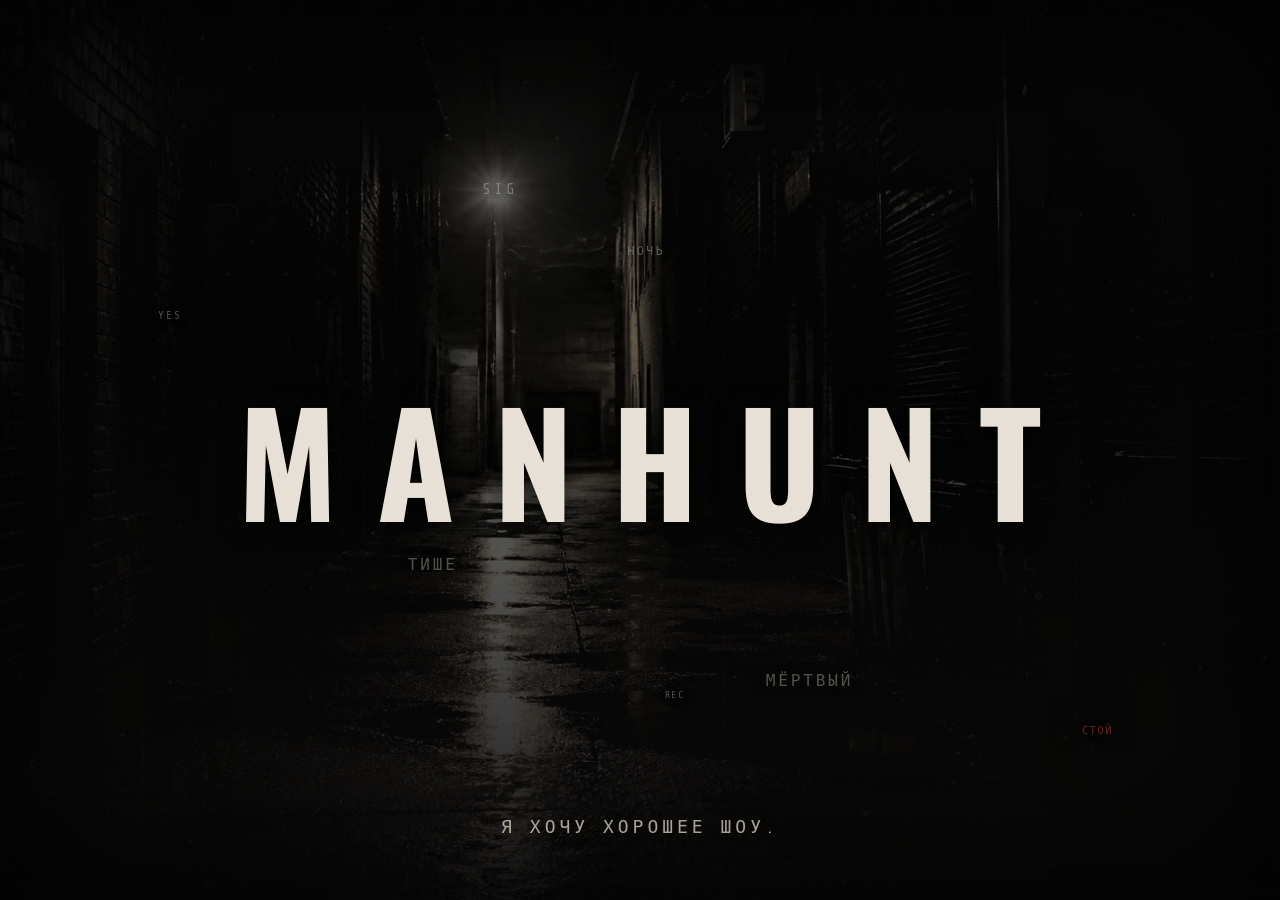
==== commit 899a15b7: "Strip the CCTV HUD and loading UI down to MANHUNT, scanlines, and Director lines." ====
--- a/index.html
+++ b/index.html
@@ -3,7 +3,7 @@
 <head>
   <meta charset="utf-8">
   <meta name="viewport" content="width=device-width, initial-scale=1">
-  <title>meleecity</title>
+  <title>MANHUNT</title>
   <style>
     @font-face {
       font-family: "Oswald";
@@ -36,7 +36,6 @@
       color: #d6cec3;
       font-family: "Share Tech Mono", Consolas, monospace;
       user-select: none;
-      cursor: default;
     }
 
     .stage {
@@ -78,8 +77,7 @@
     .grain,
     .scratches,
     .scan,
-    .vignette,
-    .frame {
+    .vignette {
       position: absolute;
       inset: 0;
       pointer-events: none;
@@ -88,8 +86,7 @@
     .grade {
       background:
         linear-gradient(180deg, rgba(8, 7, 6, 0.42) 0%, rgba(8, 7, 6, 0.08) 38%, rgba(8, 7, 6, 0.78) 100%),
-        linear-gradient(90deg, rgba(10, 9, 8, 0.35) 0%, transparent 22%, transparent 78%, rgba(10, 9, 8, 0.35) 100%),
-        radial-gradient(ellipse at center, rgba(48, 58, 44, 0.08), transparent 58%);
+        linear-gradient(90deg, rgba(10, 9, 8, 0.35) 0%, transparent 22%, transparent 78%, rgba(10, 9, 8, 0.35) 100%);
       z-index: 2;
     }
 
@@ -132,221 +129,65 @@
       box-shadow: inset 0 0 140px 36px rgba(0, 0, 0, 0.72);
     }
 
-    .frame {
-      z-index: 8;
-      border: 1px solid rgba(210, 200, 185, 0.08);
-      margin: 18px;
-      width: auto;
-      height: auto;
-    }
-
-    .frame:before,
-    .frame:after,
-    .corners:before,
-    .corners:after {
-      content: "";
-      position: absolute;
-      width: 28px;
-      height: 28px;
-      border-color: rgba(214, 206, 195, 0.42);
-      border-style: solid;
-    }
-
-    .frame:before { top: 10px; left: 10px; border-width: 1px 0 0 1px; }
-    .frame:after { top: 10px; right: 10px; border-width: 1px 1px 0 0; }
-    .corners:before { bottom: 10px; left: 10px; border-width: 0 0 1px 1px; }
-    .corners:after { bottom: 10px; right: 10px; border-width: 0 1px 1px 0; }
-
-    .corners {
-      position: absolute;
-      inset: 0;
-      pointer-events: none;
-    }
-
-    .sweep {
-      position: absolute;
-      left: 18px;
-      right: 18px;
-      height: 1px;
-      background: rgba(214, 206, 195, 0.12);
-      z-index: 9;
-      pointer-events: none;
-      animation: sweep 7.5s linear infinite;
-    }
-
-    @keyframes sweep {
-      from { top: 18px; opacity: 0; }
-      8% { opacity: 0.55; }
-      92% { opacity: 0.18; }
-      to { top: calc(100% - 18px); opacity: 0; }
-    }
-
     @keyframes grain {
       from { background-position: 0 0; }
       to { background-position: 12px -8px; }
     }
 
-    .hud {
-      position: relative;
+    .title {
+      position: fixed;
+      left: 0;
+      right: 0;
+      top: 44%;
       z-index: 12;
-      height: 100%;
-      box-sizing: border-box;
-      padding: 34px 42px 30px;
-      display: flex;
-      flex-direction: column;
-      justify-content: space-between;
-    }
-
-    .top,
-    .bottom {
-      display: flex;
-      justify-content: space-between;
-      align-items: flex-start;
-      gap: 24px;
-    }
-
-    .cam-id,
-    .rec,
-    .meta,
-    .file,
-    .hint,
-    .status {
-      font-size: 12px;
+      margin: 0;
+      text-align: center;
+      font-family: "Oswald", "Arial Narrow", Arial, sans-serif;
+      font-weight: 700;
+      font-size: clamp(56px, 11vw, 148px);
+      line-height: 0.9;
+      letter-spacing: 0.28em;
+      text-indent: 0.28em;
+      text-transform: uppercase;
+      color: #e7e0d6;
+      text-shadow: 0 2px 28px rgba(0, 0, 0, 0.7);
+      pointer-events: none;
+    }
+
+    .caption {
+      position: fixed;
+      left: 0;
+      right: 0;
+      bottom: 7%;
+      z-index: 12;
+      text-align: center;
+      font-size: clamp(13px, 1.6vw, 18px);
+      letter-spacing: 0.22em;
+      text-transform: uppercase;
+      color: rgba(214, 206, 195, 0.78);
+      text-shadow: 0 1px 12px rgba(0, 0, 0, 0.9);
+      pointer-events: none;
+    }
+
+    .flick {
+      position: fixed;
+      z-index: 10;
+      font-size: 11px;
       letter-spacing: 0.18em;
       text-transform: uppercase;
-      color: rgba(214, 206, 195, 0.72);
-      text-shadow: 0 1px 10px rgba(0, 0, 0, 0.85);
-    }
-
-    .cam-id strong,
-    .rec strong {
-      color: #ece6dc;
-      font-weight: 400;
-    }
-
-    .dot {
-      display: inline-block;
-      width: 7px;
-      height: 7px;
-      margin-right: 8px;
-      border-radius: 50%;
-      background: #8b322c;
-      box-shadow: 0 0 8px rgba(139, 50, 44, 0.45);
-      animation: pulse 1.8s ease-in-out infinite;
-      vertical-align: middle;
-    }
-
-    @keyframes pulse {
-      0%, 100% { opacity: 0.45; }
-      50% { opacity: 1; }
-    }
-
-    .center {
-      text-align: center;
-      margin-top: -4vh;
-    }
-
-    .kicker {
-      font-size: 11px;
-      letter-spacing: 0.46em;
-      text-transform: uppercase;
-      color: rgba(168, 158, 144, 0.8);
-      margin-bottom: 14px;
-    }
-
-    .title {
-      font-family: "Oswald", "Arial Narrow", Arial, sans-serif;
-      font-weight: 700;
-      font-size: clamp(48px, 8.4vw, 118px);
-      line-height: 0.9;
-      letter-spacing: 0.22em;
-      text-transform: lowercase;
-      color: #e7e0d6;
-      text-shadow: 0 2px 28px rgba(0, 0, 0, 0.7);
-      margin: 0;
-    }
-
-    .rule {
-      width: 88px;
-      height: 1px;
-      margin: 18px auto 14px;
-      background: #6e3a34;
-      opacity: 0.85;
-    }
-
-    .sub {
-      font-size: 13px;
-      letter-spacing: 0.42em;
-      text-transform: uppercase;
-      color: rgba(196, 186, 172, 0.78);
-    }
-
-    .load {
-      width: min(520px, 72vw);
-      margin: 28px auto 0;
-    }
-
-    .bar {
-      height: 2px;
-      background: rgba(214, 206, 195, 0.12);
-      overflow: hidden;
-    }
-
-    .bar > span {
-      display: block;
-      height: 100%;
-      width: 0;
-      background: #cfc6b8;
-      box-shadow: 0 0 12px rgba(207, 198, 184, 0.25);
-      transition: width 0.35s linear;
-    }
-
-    .load-row {
-      display: flex;
-      justify-content: space-between;
-      margin-top: 10px;
-      font-size: 11px;
-      letter-spacing: 0.16em;
-      text-transform: uppercase;
-      color: rgba(214, 206, 195, 0.55);
-    }
-
-    .file {
-      margin-top: 8px;
-      font-size: 11px;
-      letter-spacing: 0.08em;
-      text-transform: none;
-      color: rgba(168, 160, 148, 0.7);
+      color: rgba(214, 206, 195, 0.38);
+      text-shadow: 0 1px 8px rgba(0, 0, 0, 0.8);
+      pointer-events: none;
       white-space: nowrap;
-      overflow: hidden;
-      text-overflow: ellipsis;
-    }
-
-    .bottom {
-      align-items: flex-end;
-    }
-
-    .hint {
-      max-width: 46%;
-      color: rgba(168, 160, 148, 0.7);
-      line-height: 1.55;
-      letter-spacing: 0.12em;
-    }
-
-    .meta {
-      text-align: right;
-      line-height: 1.7;
-    }
-
-    .meta b {
-      color: #ece6dc;
-      font-weight: 400;
-    }
-
-    @media (max-width: 720px) {
-      .hud { padding: 22px 18px; }
-      .title { letter-spacing: 0.12em; }
-      .hint { display: none; }
+      opacity: 0;
+    }
+
+    .flick.is-on {
+      opacity: 1;
+    }
+
+    .flick.is-hard {
+      color: rgba(180, 70, 62, 0.55);
     }
   </style>
 </head>
@@ -359,69 +200,50 @@
     <div class="scratches"></div>
     <div class="scan"></div>
     <div class="vignette"></div>
-    <div class="frame">
-      <div class="corners"></div>
-    </div>
-    <div class="sweep"></div>
   </div>
 
-  <div class="hud">
-    <div class="top">
-      <div class="cam-id">
-        <strong id="cam">CAM 04</strong> &nbsp;•&nbsp; LIVE<br>
-        <span id="zone">EAST ALLEY</span>
-      </div>
-      <div class="rec">
-        <span class="dot"></span><strong>REC</strong>
-        &nbsp;&nbsp;<span id="clock">00:00:00</span>
-      </div>
-    </div>
-
-    <div class="center">
-      <div class="kicker" id="kicker">a scene is being prepared</div>
-      <h1 class="title">meleecity</h1>
-      <div class="rule"></div>
-      <div class="sub" id="status">waiting for server</div>
-      <div class="load">
-        <div class="bar"><span id="fill"></span></div>
-        <div class="load-row">
-          <span id="pct">0%</span>
-          <span id="left">—</span>
-        </div>
-        <div class="file" id="file">retrieving server info</div>
-      </div>
-    </div>
-
-    <div class="bottom">
-      <div class="hint" id="hint">Тише двигаешься — дольше живёшь.</div>
-      <div class="meta">
-        <div id="server">meleecity</div>
-        <div>MAP &nbsp;<b id="map">—</b></div>
-        <div>MODE &nbsp;<b id="mode">—</b></div>
-        <div>PLY &nbsp;<b id="ply">—</b></div>
-      </div>
-    </div>
-  </div>
+  <div id="flecks"></div>
+  <h1 class="title">MANHUNT</h1>
+  <div class="caption" id="caption">Я хочу хорошее шоу.</div>
 
   <script>
     (function () {
       var SCENES = [
-        { src: "assets/bg/01-alley.jpg", cam: "CAM 04", zone: "EAST ALLEY" },
-        { src: "assets/bg/02-warehouse.jpg", cam: "CAM 11", zone: "LOADING BAY" },
-        { src: "assets/bg/03-garage.jpg", cam: "CAM 02", zone: "SUBLEVEL B" },
-        { src: "assets/bg/04-underpass.jpg", cam: "CAM 09", zone: "SERVICE TUNNEL" },
-        { src: "assets/bg/05-fence.jpg", cam: "CAM 07", zone: "YARD PERIMETER" },
-        { src: "assets/bg/06-corridor.jpg", cam: "CAM 15", zone: "BLOCK C" }
+        "assets/bg/01-alley.jpg",
+        "assets/bg/02-warehouse.jpg",
+        "assets/bg/03-garage.jpg",
+        "assets/bg/04-underpass.jpg",
+        "assets/bg/05-fence.jpg",
+        "assets/bg/06-corridor.jpg"
       ];
 
-      var HINTS = [
-        "Тише двигаешься — дольше живёшь.",
+      var CAPTIONS = [
+        "Я хочу хорошее шоу.",
+        "Сделай это красиво.",
+        "Не дай им себя увидеть.",
+        "Камера уже пишет.",
+        "Бей сзади. Тихо.",
+        "Они тебя не видят.",
+        "Это будет больно.",
+        "Добей его.",
+        "Не шуми.",
+        "Сними это.",
+        "Ещё один.",
+        "В тени. Жди.",
+        "Покажи им.",
+        "Режиссёр смотрит.",
         "Не стой на свету.",
-        "Удар сзади закрывает сцену.",
-        "Камера уже пишет.",
-        "Stay in the dark.",
-        "Холодное оружие. Близко. Грязно.",
-        "Не шуми, пока не надо."
+        "Удар. Пауза. Удар."
+      ];
+
+      var WORDS = [
+        "УБЕЙ", "ТЕНЬ", "СЦЕНА", "КРОВЬ", "ТИШЕ", "УДАР", "ЖДИ", "СМОТРИ",
+        "ДОБЕЙ", "РЕЖИССЁР", "КАМЕРА", "ЖИВОЙ", "МЁРТВЫЙ", "ОХОТА", "ДОБЫЧА",
+        "НОЧЬ", "УЛИЦА", "ПОДВАЛ", "ЗАБОР", "СПИНА", "ГОРЛО", "МЕШОК",
+        "БИТА", "НОЖ", "ПРОВОЛОКА", "БЕГИ", "СТОЙ", "РЕЖЬ", "ДАВИ",
+        "EXECUTE", "HUNT", "CASH", "CUT", "LIVE", "KILL", "SCENE",
+        "CAM", "REC", "DIRTY", "CLOSE", "QUIET", "NOW", "AGAIN",
+        "07", "11", "23:41", "OK", "NO", "YES", "ERR", "SIG"
       ];
 
       var slidesEl = document.getElementById("slides");
@@ -431,120 +253,75 @@
       for (i = 0; i < SCENES.length; i++) {
         n = document.createElement("div");
         n.className = "slide";
-        n.style.backgroundImage = "url('" + SCENES[i].src + "')";
+        n.style.backgroundImage = "url('" + SCENES[i] + "')";
         slidesEl.appendChild(n);
         nodes.push(n);
       }
 
       var idx = 0;
       nodes[0].className = "slide is-on";
-      document.getElementById("cam").innerHTML = SCENES[0].cam;
-      document.getElementById("zone").innerHTML = SCENES[0].zone;
-
       setInterval(function () {
         nodes[idx].className = "slide";
         idx = (idx + 1) % nodes.length;
         nodes[idx].className = "slide is-on";
-        document.getElementById("cam").innerHTML = SCENES[idx].cam;
-        document.getElementById("zone").innerHTML = SCENES[idx].zone;
       }, 7000);
 
-      var hintI = 0;
+      var capI = 0;
       setInterval(function () {
-        hintI = (hintI + 1) % HINTS.length;
-        document.getElementById("hint").innerHTML = HINTS[hintI];
-      }, 9000);
-
-      var t0 = new Date();
-      setInterval(function () {
-        var d = new Date() - t0;
-        var s = Math.floor(d / 1000);
-        var hh = pad(Math.floor(s / 3600));
-        var mm = pad(Math.floor((s % 3600) / 60));
-        var ss = pad(s % 60);
-        document.getElementById("clock").innerHTML = hh + ":" + mm + ":" + ss;
-      }, 250);
+        capI = (capI + 1) % CAPTIONS.length;
+        document.getElementById("caption").innerHTML = CAPTIONS[capI];
+      }, 4500);
 
       var stage = document.getElementById("stage");
       setInterval(function () {
-        if (Math.random() > 0.35) return;
+        if (Math.random() > 0.4) return;
         stage.className = "stage is-glitch";
         setTimeout(function () { stage.className = "stage"; }, 70);
-      }, 11000);
-
-      var total = 0;
-      var needed = 0;
-      var gotDetails = false;
-
-      function pad(v) {
-        return (v < 10 ? "0" : "") + v;
+      }, 9000);
+
+      var flecks = document.getElementById("flecks");
+      var pool = [];
+      for (i = 0; i < 14; i++) {
+        n = document.createElement("div");
+        n.className = "flick";
+        flecks.appendChild(n);
+        pool.push(n);
       }
 
-      function clip(s, n) {
-        s = String(s || "");
-        if (s.length <= n) return s;
-        return "…" + s.slice(-n);
+      function pick(arr) {
+        return arr[Math.floor(Math.random() * arr.length)];
       }
 
-      function setProgress() {
-        var pct = 0;
-        if (total > 0) pct = Math.max(0, Math.min(100, Math.round(((total - needed) / total) * 100)));
-        document.getElementById("fill").style.width = pct + "%";
-        document.getElementById("pct").innerHTML = pct + "%";
-        if (total > 0) document.getElementById("left").innerHTML = needed + " files left";
+      function flashOne(el) {
+        var x = 4 + Math.random() * 88;
+        var y = 6 + Math.random() * 82;
+        if (y > 38 && y < 58) y = Math.random() < 0.5 ? 12 + Math.random() * 18 : 62 + Math.random() * 20;
+        el.style.left = x + "%";
+        el.style.top = y + "%";
+        el.style.fontSize = (10 + Math.floor(Math.random() * 8)) + "px";
+        el.innerHTML = pick(WORDS);
+        el.className = Math.random() < 0.18 ? "flick is-on is-hard" : "flick is-on";
+        setTimeout(function () {
+          el.className = "flick";
+        }, 180 + Math.random() * 900);
       }
 
-      function q(name) {
-        var m = location.search.match(new RegExp("[?&]" + name + "=([^&]*)", "i"));
-        return m ? decodeURIComponent(m[1].replace(/\+/g, " ")) : "";
-      }
-
-      window.GameDetails = function (servername, serverurl, mapname, maxplayers, steamid, gamemode) {
-        gotDetails = true;
-        if (servername) document.getElementById("server").innerHTML = servername;
-        if (mapname) document.getElementById("map").innerHTML = mapname;
-        if (gamemode) document.getElementById("mode").innerHTML = gamemode;
-        if (maxplayers) document.getElementById("ply").innerHTML = "0 / " + maxplayers;
-        document.getElementById("kicker").innerHTML = "joining " + (servername || "meleecity");
-      };
-
-      window.SetFilesTotal = function (n) {
-        total = parseInt(n, 10) || 0;
-        setProgress();
-      };
-
-      window.SetFilesNeeded = function (n) {
-        needed = parseInt(n, 10) || 0;
-        setProgress();
-      };
-
-      window.DownloadingFile = function (fileName) {
-        document.getElementById("file").innerHTML = clip(fileName, 54);
-        document.getElementById("status").innerHTML = "downloading";
-      };
-
-      window.SetStatusChanged = function (status) {
-        document.getElementById("status").innerHTML = status || "loading";
-        document.getElementById("file").innerHTML = status || "";
-      };
-
-      var mapQ = q("map") || q("m") || q("Map");
-      var steamQ = q("steamid") || q("SteamId") || q("s");
-      if (mapQ) document.getElementById("map").innerHTML = mapQ;
-      if (steamQ) document.getElementById("ply").innerHTML = steamQ;
-
-      if (location.protocol !== "asset:" && location.hostname !== "" && !gotDetails) {
-        var fake = 0;
-        var demo = setInterval(function () {
-          if (gotDetails) { clearInterval(demo); return; }
-          fake += Math.random() * 7;
-          if (fake > 96) fake = 96;
-          document.getElementById("fill").style.width = Math.round(fake) + "%";
-          document.getElementById("pct").innerHTML = Math.round(fake) + "%";
-          document.getElementById("left").innerHTML = "preview";
-          document.getElementById("status").innerHTML = "preview mode";
-        }, 700);
-      }
+      setInterval(function () {
+        var count = 1 + Math.floor(Math.random() * 3);
+        var used = [];
+        while (used.length < count) {
+          var el = pick(pool);
+          if (used.indexOf(el) !== -1) continue;
+          used.push(el);
+          flashOne(el);
+        }
+      }, 220);
+
+      window.GameDetails = function () {};
+      window.SetFilesTotal = function () {};
+      window.SetFilesNeeded = function () {};
+      window.DownloadingFile = function () {};
+      window.SetStatusChanged = function () {};
     })();
   </script>
 </body>
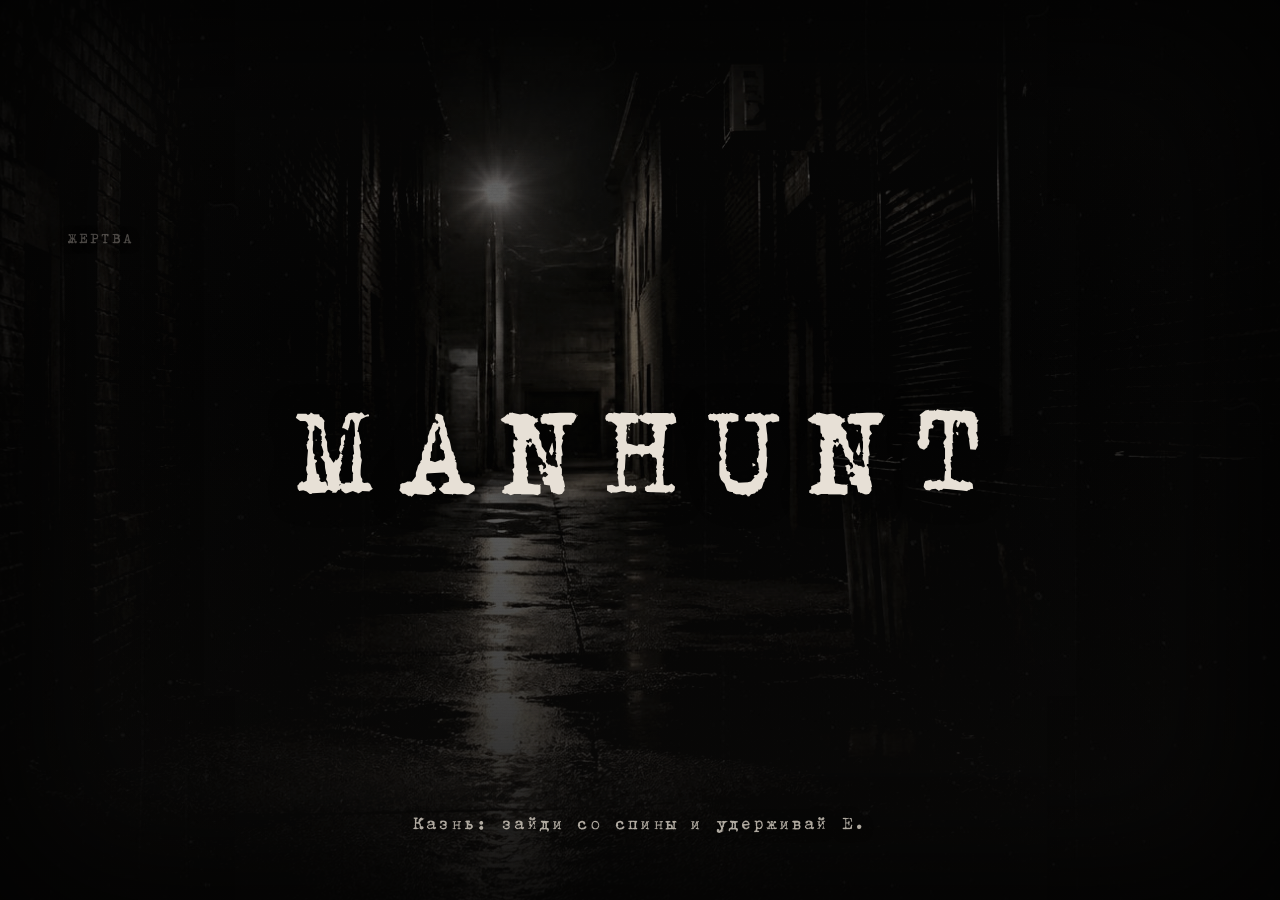
==== commit 0a0b0194: "Use Trixie Pro Heavy and slower in-game Manhunt loading tips." ====
--- a/index.html
+++ b/index.html
@@ -6,23 +6,10 @@
   <title>MANHUNT</title>
   <style>
     @font-face {
-      font-family: "Oswald";
-      src: url("assets/fonts/oswald-500.woff2") format("woff2");
-      font-weight: 500;
-      font-style: normal;
-      font-display: swap;
-    }
-    @font-face {
-      font-family: "Oswald";
-      src: url("assets/fonts/oswald-700.woff2") format("woff2");
+      font-family: "TrixiePro";
+      src: url("assets/fonts/trixiepro_heavy.otf") format("opentype"),
+           url("assets/fonts/trixiepro_heavy.ttf") format("truetype");
       font-weight: 700;
-      font-style: normal;
-      font-display: swap;
-    }
-    @font-face {
-      font-family: "Share Tech Mono";
-      src: url("assets/fonts/share-tech-mono.woff2") format("woff2");
-      font-weight: 400;
       font-style: normal;
       font-display: swap;
     }
@@ -34,7 +21,7 @@
       overflow: hidden;
       background: #070706;
       color: #d6cec3;
-      font-family: "Share Tech Mono", Consolas, monospace;
+      font-family: "TrixiePro", "Times New Roman", serif;
       user-select: none;
     }
 
@@ -142,12 +129,12 @@
       z-index: 12;
       margin: 0;
       text-align: center;
-      font-family: "Oswald", "Arial Narrow", Arial, sans-serif;
+      font-family: "TrixiePro", "Times New Roman", serif;
       font-weight: 700;
       font-size: clamp(56px, 11vw, 148px);
       line-height: 0.9;
-      letter-spacing: 0.28em;
-      text-indent: 0.28em;
+      letter-spacing: 0.18em;
+      text-indent: 0.18em;
       text-transform: uppercase;
       color: #e7e0d6;
       text-shadow: 0 2px 28px rgba(0, 0, 0, 0.7);
@@ -156,30 +143,36 @@
 
     .caption {
       position: fixed;
-      left: 0;
-      right: 0;
+      left: 8%;
+      right: 8%;
       bottom: 7%;
       z-index: 12;
       text-align: center;
-      font-size: clamp(13px, 1.6vw, 18px);
-      letter-spacing: 0.22em;
-      text-transform: uppercase;
-      color: rgba(214, 206, 195, 0.78);
+      font-size: clamp(14px, 1.7vw, 20px);
+      letter-spacing: 0.08em;
+      color: rgba(214, 206, 195, 0.82);
       text-shadow: 0 1px 12px rgba(0, 0, 0, 0.9);
       pointer-events: none;
+      opacity: 1;
+      transition: opacity 1.6s ease;
+    }
+
+    .caption.is-out {
+      opacity: 0;
     }
 
     .flick {
       position: fixed;
       z-index: 10;
-      font-size: 11px;
-      letter-spacing: 0.18em;
+      font-size: 13px;
+      letter-spacing: 0.12em;
       text-transform: uppercase;
-      color: rgba(214, 206, 195, 0.38);
+      color: rgba(214, 206, 195, 0.34);
       text-shadow: 0 1px 8px rgba(0, 0, 0, 0.8);
       pointer-events: none;
       white-space: nowrap;
       opacity: 0;
+      transition: opacity 1.4s ease;
     }
 
     .flick.is-on {
@@ -187,7 +180,7 @@
     }
 
     .flick.is-hard {
-      color: rgba(180, 70, 62, 0.55);
+      color: rgba(180, 70, 62, 0.48);
     }
   </style>
 </head>
@@ -204,7 +197,7 @@
 
   <div id="flecks"></div>
   <h1 class="title">MANHUNT</h1>
-  <div class="caption" id="caption">Я хочу хорошее шоу.</div>
+  <div class="caption" id="caption">Казнь: зайди со спины и удерживай E.</div>
 
   <script>
     (function () {
@@ -218,32 +211,29 @@
       ];
 
       var CAPTIONS = [
-        "Я хочу хорошее шоу.",
-        "Сделай это красиво.",
-        "Не дай им себя увидеть.",
-        "Камера уже пишет.",
-        "Бей сзади. Тихо.",
-        "Они тебя не видят.",
-        "Это будет больно.",
-        "Добей его.",
-        "Не шуми.",
-        "Сними это.",
-        "Ещё один.",
-        "В тени. Жди.",
-        "Покажи им.",
-        "Режиссёр смотрит.",
-        "Не стой на свету.",
-        "Удар. Пауза. Удар."
+        "Казнь: зайди со спины и удерживай E.",
+        "Не беги и не дерись — казнь не пойдёт.",
+        "Выживи до конца сцены. Охоться из тени.",
+        "Найди жертву. Казни со спины — звёзды.",
+        "Удар в спину сильнее, если зашёл сзади.",
+        "Открытый бой — не ваншот. Боль и стамина.",
+        "Оружие ломается. Не бей впустую.",
+        "Лут в ящиках. У охотника — кирпич и фонарик.",
+        "Жертва тише на шаге. Не высовывайся.",
+        "ПКМ — блок. Тяжёлый удар добивает.",
+        "Казнь работает с обеих сторон.",
+        "Сцена длится девять минут.",
+        "Крути QTE, пока идёт казнь.",
+        "Охотник по охотнику бьёт слабее.",
+        "Жертва выживает — если дожила сцену.",
+        "Охотники закрывают сцену, если всех сняли."
       ];
 
       var WORDS = [
-        "УБЕЙ", "ТЕНЬ", "СЦЕНА", "КРОВЬ", "ТИШЕ", "УДАР", "ЖДИ", "СМОТРИ",
-        "ДОБЕЙ", "РЕЖИССЁР", "КАМЕРА", "ЖИВОЙ", "МЁРТВЫЙ", "ОХОТА", "ДОБЫЧА",
-        "НОЧЬ", "УЛИЦА", "ПОДВАЛ", "ЗАБОР", "СПИНА", "ГОРЛО", "МЕШОК",
-        "БИТА", "НОЖ", "ПРОВОЛОКА", "БЕГИ", "СТОЙ", "РЕЖЬ", "ДАВИ",
-        "EXECUTE", "HUNT", "CASH", "CUT", "LIVE", "KILL", "SCENE",
-        "CAM", "REC", "DIRTY", "CLOSE", "QUIET", "NOW", "AGAIN",
-        "07", "11", "23:41", "OK", "NO", "YES", "ERR", "SIG"
+        "ЖЕРТВА", "ОХОТНИК", "КАЗНЬ", "СЦЕНА", "СПИНА", "ТЕНЬ",
+        "УДЕРЖИВАЙ E", "ЗВЁЗДЫ", "НОЖ", "КИРПИЧ", "ФОНАРИК",
+        "ЯЩИК", "БЛОК", "СТАМИНА", "БОЛЬ", "QTE",
+        "CASH", "HUNT", "EXECUTE", "LIVE", "CUT"
       ];
 
       var slidesEl = document.getElementById("slides");
@@ -266,11 +256,16 @@
         nodes[idx].className = "slide is-on";
       }, 7000);
 
+      var capEl = document.getElementById("caption");
       var capI = 0;
       setInterval(function () {
-        capI = (capI + 1) % CAPTIONS.length;
-        document.getElementById("caption").innerHTML = CAPTIONS[capI];
-      }, 4500);
+        capEl.className = "caption is-out";
+        setTimeout(function () {
+          capI = (capI + 1) % CAPTIONS.length;
+          capEl.innerHTML = CAPTIONS[capI];
+          capEl.className = "caption";
+        }, 1600);
+      }, 11000);
 
       var stage = document.getElementById("stage");
       setInterval(function () {
@@ -281,7 +276,7 @@
 
       var flecks = document.getElementById("flecks");
       var pool = [];
-      for (i = 0; i < 14; i++) {
+      for (i = 0; i < 8; i++) {
         n = document.createElement("div");
         n.className = "flick";
         flecks.appendChild(n);
@@ -294,28 +289,23 @@
 
       function flashOne(el) {
         var x = 4 + Math.random() * 88;
-        var y = 6 + Math.random() * 82;
-        if (y > 38 && y < 58) y = Math.random() < 0.5 ? 12 + Math.random() * 18 : 62 + Math.random() * 20;
+        var y = 8 + Math.random() * 78;
+        if (y > 38 && y < 58) y = Math.random() < 0.5 ? 10 + Math.random() * 20 : 62 + Math.random() * 18;
         el.style.left = x + "%";
         el.style.top = y + "%";
-        el.style.fontSize = (10 + Math.floor(Math.random() * 8)) + "px";
+        el.style.fontSize = (12 + Math.floor(Math.random() * 7)) + "px";
         el.innerHTML = pick(WORDS);
-        el.className = Math.random() < 0.18 ? "flick is-on is-hard" : "flick is-on";
+        el.className = Math.random() < 0.16 ? "flick is-on is-hard" : "flick is-on";
         setTimeout(function () {
           el.className = "flick";
-        }, 180 + Math.random() * 900);
-      }
-
-      setInterval(function () {
-        var count = 1 + Math.floor(Math.random() * 3);
-        var used = [];
-        while (used.length < count) {
-          var el = pick(pool);
-          if (used.indexOf(el) !== -1) continue;
-          used.push(el);
-          flashOne(el);
-        }
-      }, 220);
+        }, 2200 + Math.random() * 1800);
+      }
+
+      function tickFlecks() {
+        flashOne(pick(pool));
+        setTimeout(tickFlecks, 1600 + Math.random() * 1800);
+      }
+      setTimeout(tickFlecks, 900);
 
       window.GameDetails = function () {};
       window.SetFilesTotal = function () {};
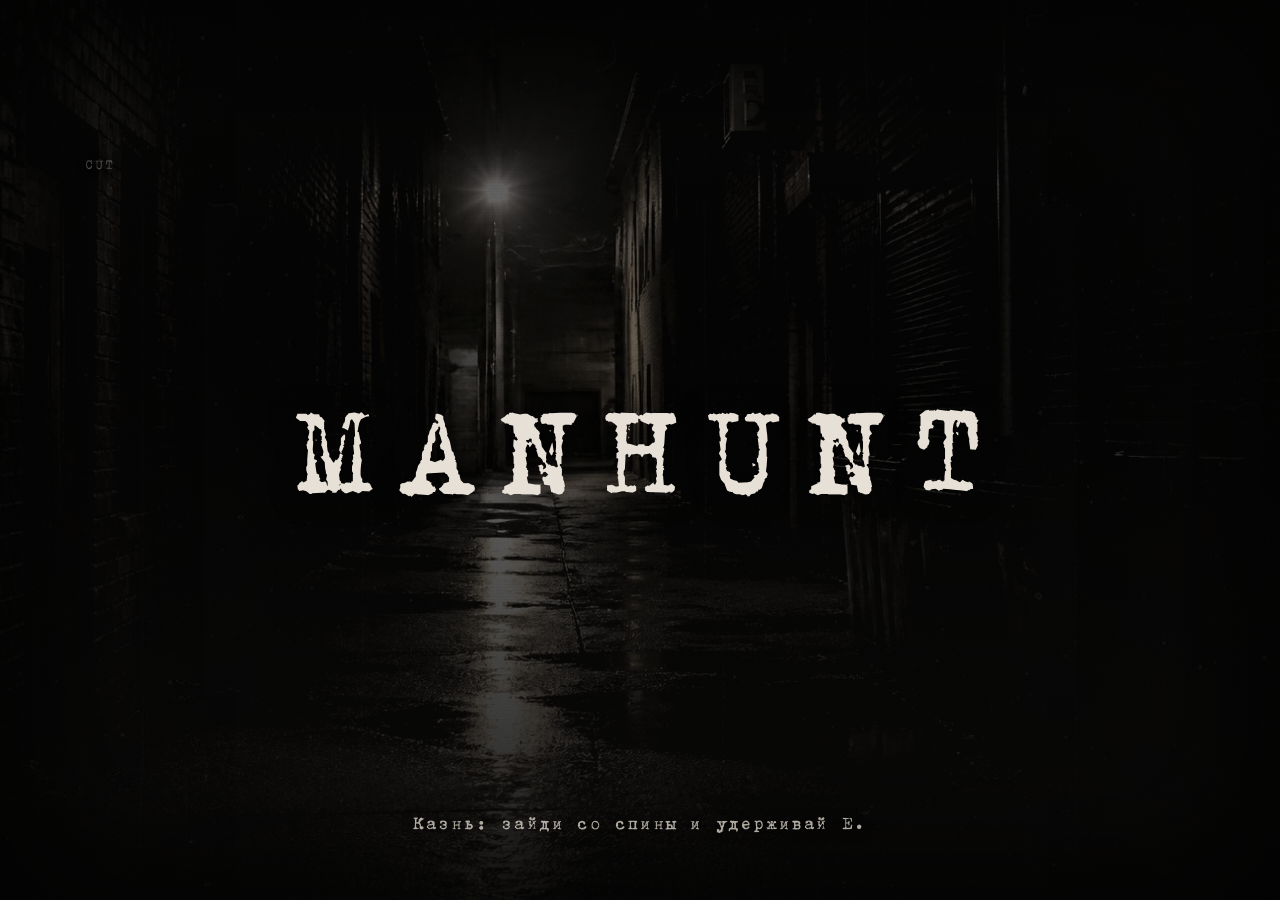
==== commit 813c3291: "Add White Room theme music to the Manhunt loading screen." ====
--- a/index.html
+++ b/index.html
@@ -198,9 +198,30 @@
   <div id="flecks"></div>
   <h1 class="title">MANHUNT</h1>
   <div class="caption" id="caption">Казнь: зайди со спины и удерживай E.</div>
+  <audio id="theme" src="assets/audio/white-room.mp3" loop preload="auto"></audio>
 
   <script>
     (function () {
+      var music = document.getElementById("theme");
+      var musicVol = 0.55;
+      var musicStarted = false;
+
+      function applyMusicVol() {
+        if (!music) return;
+        music.volume = Math.max(0, Math.min(1, musicVol));
+      }
+
+      function startMusic() {
+        if (!music || musicStarted) return;
+        musicStarted = true;
+        applyMusicVol();
+        var playPromise = music.play();
+        if (playPromise && playPromise.catch) {
+          playPromise.catch(function () {
+            musicStarted = false;
+          });
+        }
+      }
       var SCENES = [
         "assets/bg/01-alley.jpg",
         "assets/bg/02-warehouse.jpg",
@@ -307,11 +328,21 @@
       }
       setTimeout(tickFlecks, 900);
 
-      window.GameDetails = function () {};
+      window.GameDetails = function (servername, serverurl, mapname, maxplayers, steamid, gamemode, volume) {
+        if (typeof volume === "number" && !isNaN(volume)) {
+          musicVol = volume;
+        }
+        applyMusicVol();
+        startMusic();
+      };
+
       window.SetFilesTotal = function () {};
       window.SetFilesNeeded = function () {};
       window.DownloadingFile = function () {};
       window.SetStatusChanged = function () {};
+
+      applyMusicVol();
+      setTimeout(startMusic, 400);
     })();
   </script>
 </body>
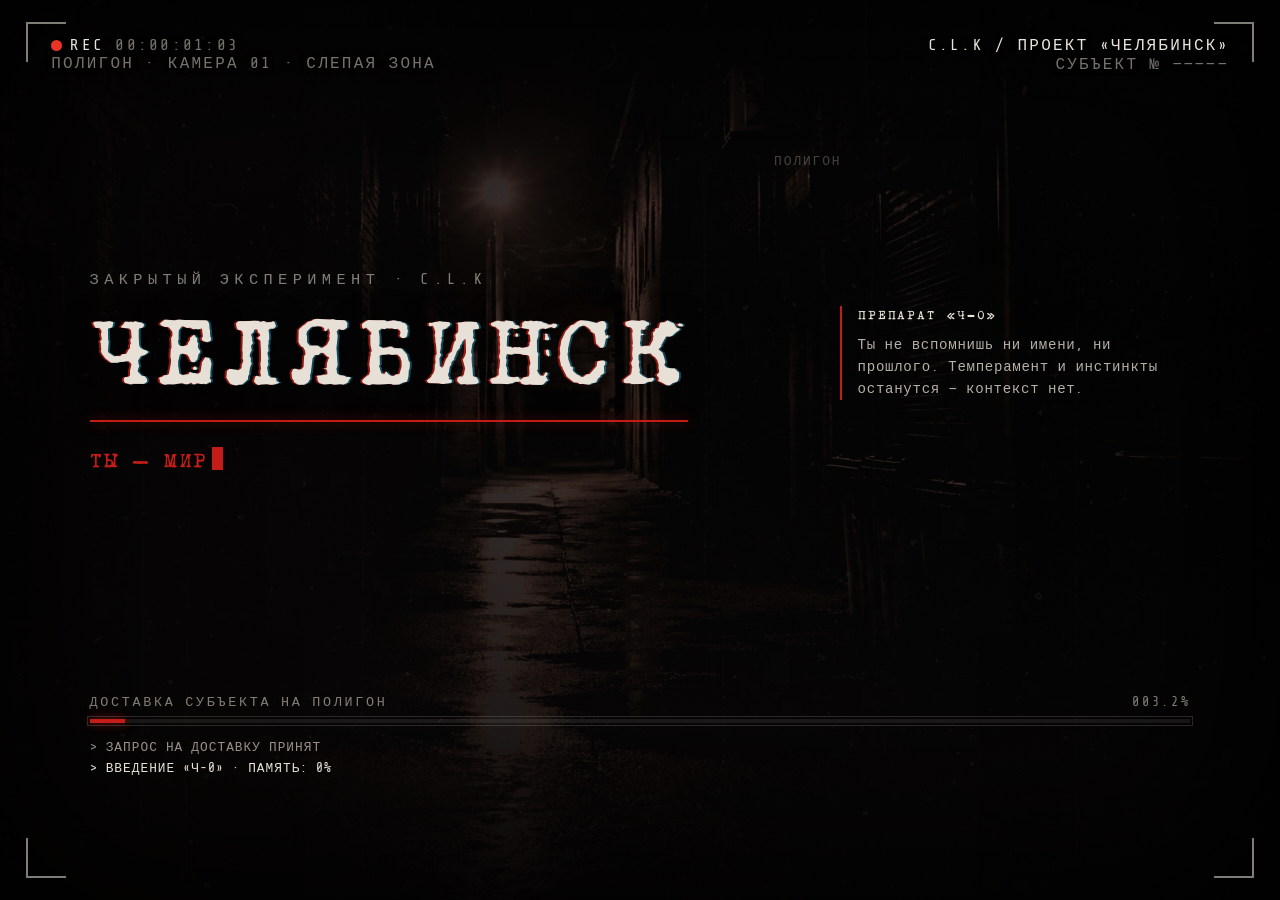
==== commit b7c53a2e: "Rework loading screen around the Chelyabinsk (C.L.K) lore. CCTV polygon cameras with hard cuts and c" ====
--- a/index.html
+++ b/index.html
@@ -3,347 +3,338 @@
 <head>
   <meta charset="utf-8">
   <meta name="viewport" content="width=device-width, initial-scale=1">
-  <title>MANHUNT</title>
+  <title>ЧЕЛЯБИНСК · C.L.K</title>
   <style>
     @font-face {
       font-family: "TrixiePro";
       src: url("assets/fonts/trixiepro_heavy.otf") format("opentype"),
            url("assets/fonts/trixiepro_heavy.ttf") format("truetype");
       font-weight: 700;
-      font-style: normal;
       font-display: swap;
     }
+    @font-face {
+      font-family: "Mono";
+      src: url("assets/fonts/share-tech-mono.woff2") format("woff2");
+      font-display: swap;
+    }
 
     html, body {
-      width: 100%;
-      height: 100%;
-      margin: 0;
-      overflow: hidden;
-      background: #070706;
-      color: #d6cec3;
-      font-family: "TrixiePro", "Times New Roman", serif;
+      width: 100%; height: 100%; margin: 0; overflow: hidden;
+      background: #050404; color: #d6cec3;
+      font-family: "Mono", "Courier New", monospace;
       user-select: none;
     }
 
-    .stage {
-      position: fixed;
-      inset: 0;
-      overflow: hidden;
-      background: #070706;
-    }
-
-    .stage.is-glitch {
-      transform: translate(2px, -1px);
-    }
+    /* ---------- CCTV feed ---------- */
+    .stage { position: fixed; inset: 0; overflow: hidden; background: #050404; }
+    .stage.is-glitch { transform: translate(3px, -1px); filter: hue-rotate(-12deg) saturate(1.4); }
 
     .slide {
-      position: absolute;
-      inset: -4%;
-      width: 108%;
-      height: 108%;
-      background-size: cover;
-      background-position: center;
+      position: absolute; inset: -4%; width: 108%; height: 108%;
+      background-size: cover; background-position: center;
       opacity: 0;
-      filter: grayscale(0.38) contrast(1.12) brightness(0.52) saturate(0.55);
+      filter: grayscale(0.75) sepia(0.35) hue-rotate(-18deg) saturate(1.6) contrast(1.25) brightness(0.48);
       transform: scale(1.04);
-      transition: opacity 1.8s ease;
-    }
-
-    .slide.is-on {
-      opacity: 1;
-      animation: ken 22s ease-in-out infinite alternate;
-    }
-
+    }
+    .slide.is-on { opacity: 1; animation: ken 16s ease-in-out infinite alternate; }
     @keyframes ken {
       from { transform: scale(1.04) translate(0, 0); }
-      to { transform: scale(1.12) translate(-1.4%, -0.8%); }
-    }
-
-    .grade,
-    .concrete,
-    .grain,
-    .scratches,
-    .scan,
-    .vignette {
-      position: absolute;
-      inset: 0;
-      pointer-events: none;
-    }
-
+      to   { transform: scale(1.12) translate(-1.4%, -0.8%); }
+    }
+
+    .layer { position: absolute; inset: 0; pointer-events: none; }
     .grade {
+      z-index: 2;
       background:
-        linear-gradient(180deg, rgba(8, 7, 6, 0.42) 0%, rgba(8, 7, 6, 0.08) 38%, rgba(8, 7, 6, 0.78) 100%),
-        linear-gradient(90deg, rgba(10, 9, 8, 0.35) 0%, transparent 22%, transparent 78%, rgba(10, 9, 8, 0.35) 100%);
-      z-index: 2;
-    }
-
-    .concrete {
-      z-index: 3;
-      background: url("assets/fx/concrete.jpg") center / cover no-repeat;
-      opacity: 0.14;
-      mix-blend-mode: multiply;
-    }
-
+        linear-gradient(180deg, rgba(5,3,3,.55) 0%, rgba(5,3,3,.05) 35%, rgba(5,3,3,.85) 100%),
+        linear-gradient(90deg, rgba(5,3,3,.75) 0%, rgba(5,3,3,.2) 45%, transparent 70%);
+    }
+    .blood { z-index: 3; background: #6e0d0a; mix-blend-mode: multiply; opacity: .35; }
+    .concrete { z-index: 4; background: url("assets/fx/concrete.jpg") center / cover; opacity: .14; mix-blend-mode: multiply; }
     .grain {
-      z-index: 4;
-      background: url("assets/fx/grain.jpg") repeat;
-      background-size: 380px 380px;
-      opacity: 0.16;
-      mix-blend-mode: overlay;
-      animation: grain 0.32s steps(2) infinite;
-    }
-
-    .scratches {
-      z-index: 5;
-      background: url("assets/fx/scratches.jpg") center / cover no-repeat;
-      opacity: 0.11;
-      mix-blend-mode: screen;
-    }
-
+      z-index: 5; background: url("assets/fx/grain.jpg") repeat; background-size: 380px;
+      opacity: .2; mix-blend-mode: overlay; animation: grain .3s steps(2) infinite;
+    }
+    @keyframes grain { to { background-position: 14px -9px; } }
+    .scratches { z-index: 6; background: url("assets/fx/scratches.jpg") center / cover; opacity: .12; mix-blend-mode: screen; }
     .scan {
-      z-index: 6;
-      background: repeating-linear-gradient(
-        to bottom,
-        rgba(0, 0, 0, 0) 0,
-        rgba(0, 0, 0, 0) 2px,
-        rgba(0, 0, 0, 0.16) 3px
-      );
-      opacity: 0.28;
-    }
-
-    .vignette {
-      z-index: 7;
-      box-shadow: inset 0 0 140px 36px rgba(0, 0, 0, 0.72);
-    }
-
-    @keyframes grain {
-      from { background-position: 0 0; }
-      to { background-position: 12px -8px; }
-    }
-
-    .title {
-      position: fixed;
-      left: 0;
-      right: 0;
-      top: 44%;
-      z-index: 12;
-      margin: 0;
-      text-align: center;
-      font-family: "TrixiePro", "Times New Roman", serif;
-      font-weight: 700;
-      font-size: clamp(56px, 11vw, 148px);
-      line-height: 0.9;
-      letter-spacing: 0.18em;
-      text-indent: 0.18em;
-      text-transform: uppercase;
-      color: #e7e0d6;
-      text-shadow: 0 2px 28px rgba(0, 0, 0, 0.7);
-      pointer-events: none;
-    }
-
-    .caption {
-      position: fixed;
-      left: 8%;
-      right: 8%;
-      bottom: 7%;
-      z-index: 12;
-      text-align: center;
-      font-size: clamp(14px, 1.7vw, 20px);
-      letter-spacing: 0.08em;
-      color: rgba(214, 206, 195, 0.82);
-      text-shadow: 0 1px 12px rgba(0, 0, 0, 0.9);
-      pointer-events: none;
-      opacity: 1;
-      transition: opacity 1.6s ease;
-    }
-
-    .caption.is-out {
-      opacity: 0;
-    }
-
-    .flick {
-      position: fixed;
-      z-index: 10;
-      font-size: 13px;
-      letter-spacing: 0.12em;
-      text-transform: uppercase;
-      color: rgba(214, 206, 195, 0.34);
-      text-shadow: 0 1px 8px rgba(0, 0, 0, 0.8);
-      pointer-events: none;
-      white-space: nowrap;
-      opacity: 0;
-      transition: opacity 1.4s ease;
-    }
-
-    .flick.is-on {
-      opacity: 1;
-    }
-
-    .flick.is-hard {
-      color: rgba(180, 70, 62, 0.48);
-    }
+      z-index: 7; opacity: .35;
+      background: repeating-linear-gradient(to bottom, transparent 0, transparent 2px, rgba(0,0,0,.2) 3px);
+    }
+    .track {
+      z-index: 8; height: 7%; top: -10%; bottom: auto;
+      background: linear-gradient(180deg, transparent, rgba(255,235,230,.06) 40%, rgba(255,235,230,.1) 50%, transparent);
+      animation: track 9s linear infinite;
+    }
+    @keyframes track { to { top: 110%; } }
+    .vignette { z-index: 9; box-shadow: inset 0 0 180px 50px rgba(0,0,0,.85); }
+    .cut { z-index: 10; background: #777; opacity: 0; mix-blend-mode: screen; }
+    .cut.is-on { opacity: .8; }
+
+    /* ---------- camera OSD ---------- */
+    .osd { position: fixed; z-index: 20; font-size: clamp(12px, 1.25vw, 17px); letter-spacing: .14em; color: #e8e2d8; text-shadow: 0 0 6px rgba(0,0,0,.9); }
+    .osd.tl { top: 4vh; left: 4vw; }
+    .osd.tr { top: 4vh; right: 4vw; text-align: right; }
+    .osd .dim { color: rgba(214,206,195,.55); }
+    .rec::before {
+      content: ""; display: inline-block; width: .7em; height: .7em; margin-right: .5em;
+      border-radius: 50%; background: #ec3426; vertical-align: -.05em;
+      animation: blink 1.25s steps(1) infinite;
+    }
+    @keyframes blink { 50% { opacity: 0; } }
+    .corner { position: fixed; z-index: 20; width: 3vw; height: 3vw; border: 0 solid rgba(232,226,216,.55); }
+    .corner.a { top: 2.4vh; left: 2vw; border-top-width: 2px; border-left-width: 2px; }
+    .corner.b { top: 2.4vh; right: 2vw; border-top-width: 2px; border-right-width: 2px; }
+    .corner.c { bottom: 2.4vh; left: 2vw; border-bottom-width: 2px; border-left-width: 2px; }
+    .corner.d { bottom: 2.4vh; right: 2vw; border-bottom-width: 2px; border-right-width: 2px; }
+
+    /* ---------- title block ---------- */
+    .brand { position: fixed; z-index: 20; left: 7vw; top: 30vh; max-width: 60vw; }
+    .brand .proj { font-size: clamp(12px, 1.2vw, 16px); letter-spacing: .35em; color: rgba(214,206,195,.6); }
+    .brand h1 {
+      margin: .15em 0 .1em; font-family: "TrixiePro", serif; font-weight: 700;
+      font-size: clamp(54px, 8.5vw, 132px); line-height: .95; letter-spacing: .06em;
+      color: #e7e0d6; text-shadow: -2px 0 rgba(255,40,30,.55), 2px 0 rgba(40,200,255,.35), 0 4px 30px rgba(0,0,0,.8);
+    }
+    .brand h1.is-glitch { transform: translateX(-4px); text-shadow: -6px 0 rgba(255,40,30,.8), 5px 0 rgba(40,200,255,.6); }
+    .brand .rule { height: 2px; width: 100%; background: #c41c16; box-shadow: 0 0 12px rgba(196,28,22,.6); }
+    .brand .directive {
+      margin-top: 1.1em; font-family: "TrixiePro", serif; font-size: clamp(16px, 1.8vw, 26px);
+      letter-spacing: .08em; color: #c41c16; text-transform: uppercase; min-height: 1.3em;
+    }
+    .caret { display: inline-block; width: .5em; height: 1em; background: #c41c16; vertical-align: -.12em; margin-left: .15em; animation: blink 1s steps(1) infinite; }
+
+    /* ---------- delivery log + progress ---------- */
+    .delivery { position: fixed; z-index: 20; left: 7vw; right: 7vw; bottom: 9vh; }
+    .delivery .head { display: flex; justify-content: space-between; font-size: clamp(11px, 1.05vw, 15px); letter-spacing: .2em; color: rgba(214,206,195,.6); margin-bottom: .7em; }
+    .bar { height: 4px; background: rgba(255,255,255,.08); outline: 1px solid rgba(214,206,195,.18); outline-offset: 2px; }
+    .bar i { display: block; height: 100%; width: 0; background: #c41c16; box-shadow: 0 0 10px rgba(196,28,22,.7); transition: width .4s ease; }
+    .log { margin-top: 1.1em; font-size: clamp(11px, 1vw, 14px); letter-spacing: .08em; line-height: 1.6; color: rgba(214,206,195,.7); height: 6.4em; overflow: hidden; }
+    .log div { white-space: nowrap; overflow: hidden; text-overflow: ellipsis; }
+    .log div:last-child { color: #e8e2d8; }
+    .log .hot { color: #ec3426; }
+
+    .tip {
+      position: fixed; z-index: 20; right: 7vw; top: 34vh; width: 26vw;
+      font-size: clamp(12px, 1.1vw, 16px); line-height: 1.55; letter-spacing: .05em;
+      color: rgba(214,206,195,.85); border-left: 2px solid #c41c16; padding-left: 1.1em;
+      transition: opacity 1.2s ease;
+    }
+    .tip b { display: block; font-family: "TrixiePro", serif; font-weight: 700; letter-spacing: .14em; color: #e8e2d8; margin-bottom: .45em; text-transform: uppercase; }
+    .tip.is-out { opacity: 0; }
+
+    .flick { position: fixed; z-index: 15; font-size: 13px; letter-spacing: .14em; color: rgba(214,206,195,.3); white-space: nowrap; opacity: 0; transition: opacity 1.2s ease; pointer-events: none; }
+    .flick.is-on { opacity: 1; }
+    .flick.is-hard { color: rgba(236,52,38,.55); }
+
+    @media (max-width: 900px) { .tip { display: none; } .brand { max-width: 86vw; } }
   </style>
 </head>
 <body>
   <div class="stage" id="stage">
     <div id="slides"></div>
-    <div class="grade"></div>
-    <div class="concrete"></div>
-    <div class="grain"></div>
-    <div class="scratches"></div>
-    <div class="scan"></div>
-    <div class="vignette"></div>
+    <div class="layer grade"></div>
+    <div class="layer blood"></div>
+    <div class="layer concrete"></div>
+    <div class="layer grain"></div>
+    <div class="layer scratches"></div>
+    <div class="layer scan"></div>
+    <div class="layer track"></div>
+    <div class="layer vignette"></div>
+    <div class="layer cut" id="cut"></div>
+  </div>
+
+  <div class="corner a"></div><div class="corner b"></div><div class="corner c"></div><div class="corner d"></div>
+
+  <div class="osd tl">
+    <div class="rec">REC <span class="dim" id="tc">00:00:00:00</span></div>
+    <div class="dim" id="cam">ПОЛИГОН · КАМЕРА 01</div>
+  </div>
+  <div class="osd tr">
+    <div>C.L.K / ПРОЕКТ «ЧЕЛЯБИНСК»</div>
+    <div class="dim" id="subj">СУБЪЕКТ № —————</div>
+  </div>
+
+  <div class="brand">
+    <div class="proj">ЗАКРЫТЫЙ ЭКСПЕРИМЕНТ · C.L.K</div>
+    <h1 id="title">ЧЕЛЯБИНСК</h1>
+    <div class="rule"></div>
+    <div class="directive"><span id="dir"></span><span class="caret"></span></div>
+  </div>
+
+  <div class="tip" id="tip"><b>Препарат «Ч-0»</b>Ты не вспомнишь ни имени, ни прошлого. Темперамент и инстинкты останутся — контекст нет.</div>
+
+  <div class="delivery">
+    <div class="head"><span>ДОСТАВКА СУБЪЕКТА НА ПОЛИГОН</span><span id="pct">000.0%</span></div>
+    <div class="bar"><i id="bar"></i></div>
+    <div class="log" id="log"></div>
   </div>
 
   <div id="flecks"></div>
-  <h1 class="title">MANHUNT</h1>
-  <div class="caption" id="caption">Казнь: зайди со спины и удерживай E.</div>
   <audio id="theme" src="assets/audio/white-room.mp3" loop preload="auto"></audio>
 
   <script>
-    (function () {
-      var music = document.getElementById("theme");
-      var musicVol = 0.55;
-      var musicStarted = false;
-
-      function applyMusicVol() {
-        if (!music) return;
-        music.volume = Math.max(0, Math.min(1, musicVol));
-      }
-
-      function startMusic() {
-        if (!music || musicStarted) return;
-        musicStarted = true;
-        applyMusicVol();
-        var playPromise = music.play();
-        if (playPromise && playPromise.catch) {
-          playPromise.catch(function () {
-            musicStarted = false;
-          });
-        }
-      }
-      var SCENES = [
-        "assets/bg/01-alley.jpg",
-        "assets/bg/02-warehouse.jpg",
-        "assets/bg/03-garage.jpg",
-        "assets/bg/04-underpass.jpg",
-        "assets/bg/05-fence.jpg",
-        "assets/bg/06-corridor.jpg"
-      ];
-
-      var CAPTIONS = [
-        "Казнь: зайди со спины и удерживай E.",
-        "Не беги и не дерись — казнь не пойдёт.",
-        "Выживи до конца сцены. Охоться из тени.",
-        "Найди жертву. Казни со спины — звёзды.",
-        "Удар в спину сильнее, если зашёл сзади.",
-        "Открытый бой — не ваншот. Боль и стамина.",
-        "Оружие ломается. Не бей впустую.",
-        "Лут в ящиках. У охотника — кирпич и фонарик.",
-        "Жертва тише на шаге. Не высовывайся.",
-        "ПКМ — блок. Тяжёлый удар добивает.",
-        "Казнь работает с обеих сторон.",
-        "Сцена длится девять минут.",
-        "Крути QTE, пока идёт казнь.",
-        "Охотник по охотнику бьёт слабее.",
-        "Жертва выживает — если дожила сцену.",
-        "Охотники закрывают сцену, если всех сняли."
-      ];
-
-      var WORDS = [
-        "ЖЕРТВА", "ОХОТНИК", "КАЗНЬ", "СЦЕНА", "СПИНА", "ТЕНЬ",
-        "УДЕРЖИВАЙ E", "ЗВЁЗДЫ", "НОЖ", "КИРПИЧ", "ФОНАРИК",
-        "ЯЩИК", "БЛОК", "СТАМИНА", "БОЛЬ", "QTE",
-        "CASH", "HUNT", "EXECUTE", "LIVE", "CUT"
-      ];
-
-      var slidesEl = document.getElementById("slides");
-      var nodes = [];
-      var i, n;
-
-      for (i = 0; i < SCENES.length; i++) {
-        n = document.createElement("div");
-        n.className = "slide";
-        n.style.backgroundImage = "url('" + SCENES[i] + "')";
-        slidesEl.appendChild(n);
-        nodes.push(n);
-      }
-
-      var idx = 0;
-      nodes[0].className = "slide is-on";
-      setInterval(function () {
-        nodes[idx].className = "slide";
-        idx = (idx + 1) % nodes.length;
-        nodes[idx].className = "slide is-on";
-      }, 7000);
-
-      var capEl = document.getElementById("caption");
-      var capI = 0;
-      setInterval(function () {
-        capEl.className = "caption is-out";
-        setTimeout(function () {
-          capI = (capI + 1) % CAPTIONS.length;
-          capEl.innerHTML = CAPTIONS[capI];
-          capEl.className = "caption";
-        }, 1600);
-      }, 11000);
-
-      var stage = document.getElementById("stage");
-      setInterval(function () {
-        if (Math.random() > 0.4) return;
-        stage.className = "stage is-glitch";
-        setTimeout(function () { stage.className = "stage"; }, 70);
-      }, 9000);
-
-      var flecks = document.getElementById("flecks");
-      var pool = [];
-      for (i = 0; i < 8; i++) {
-        n = document.createElement("div");
-        n.className = "flick";
-        flecks.appendChild(n);
-        pool.push(n);
-      }
-
-      function pick(arr) {
-        return arr[Math.floor(Math.random() * arr.length)];
-      }
-
-      function flashOne(el) {
-        var x = 4 + Math.random() * 88;
-        var y = 8 + Math.random() * 78;
-        if (y > 38 && y < 58) y = Math.random() < 0.5 ? 10 + Math.random() * 20 : 62 + Math.random() * 18;
-        el.style.left = x + "%";
-        el.style.top = y + "%";
-        el.style.fontSize = (12 + Math.floor(Math.random() * 7)) + "px";
-        el.innerHTML = pick(WORDS);
-        el.className = Math.random() < 0.16 ? "flick is-on is-hard" : "flick is-on";
-        setTimeout(function () {
-          el.className = "flick";
-        }, 2200 + Math.random() * 1800);
-      }
-
-      function tickFlecks() {
-        flashOne(pick(pool));
-        setTimeout(tickFlecks, 1600 + Math.random() * 1800);
-      }
-      setTimeout(tickFlecks, 900);
-
-      window.GameDetails = function (servername, serverurl, mapname, maxplayers, steamid, gamemode, volume) {
-        if (typeof volume === "number" && !isNaN(volume)) {
-          musicVol = volume;
-        }
-        applyMusicVol();
-        startMusic();
-      };
-
-      window.SetFilesTotal = function () {};
-      window.SetFilesNeeded = function () {};
-      window.DownloadingFile = function () {};
-      window.SetStatusChanged = function () {};
-
-      applyMusicVol();
-      setTimeout(startMusic, 400);
-    })();
+  (function () {
+    function $(id) { return document.getElementById(id); }
+    function pick(a) { return a[Math.floor(Math.random() * a.length)]; }
+
+    /* ---------- music ---------- */
+    var music = $("theme"), musicVol = 0.5, musicStarted = false;
+    function applyVol() { if (music) music.volume = Math.max(0, Math.min(1, musicVol)); }
+    function startMusic() {
+      if (!music || musicStarted) return;
+      musicStarted = true; applyVol();
+      var p = music.play();
+      if (p && p.catch) p.catch(function () { musicStarted = false; });
+    }
+
+    /* ---------- CCTV slides: hard cuts like a camera switcher ---------- */
+    var SCENES = ["assets/bg/01-alley.jpg", "assets/bg/02-warehouse.jpg", "assets/bg/03-garage.jpg",
+                  "assets/bg/04-underpass.jpg", "assets/bg/05-fence.jpg", "assets/bg/06-corridor.jpg"];
+    var ZONES = ["СЛЕПАЯ ЗОНА", "ПЕРИМЕТР", "ТЕХ. ПОМЕЩЕНИЕ", "СТАЗИС-КАМЕРЫ", "КОРИДОР Б", "СКЛАД"];
+    var slidesEl = $("slides"), nodes = [], i, n;
+    for (i = 0; i < SCENES.length; i++) {
+      n = document.createElement("div"); n.className = "slide";
+      n.style.backgroundImage = "url('" + SCENES[i] + "')";
+      slidesEl.appendChild(n); nodes.push(n);
+    }
+    var idx = 0;
+    function showCam(k) {
+      nodes[idx].className = "slide"; idx = k; nodes[idx].className = "slide is-on";
+      $("cam").textContent = "ПОЛИГОН · КАМЕРА " + ("0" + (k + 1)).slice(-2) + " · " + ZONES[k % ZONES.length];
+      var cut = $("cut"); cut.className = "layer cut is-on";
+      setTimeout(function () { cut.className = "layer cut"; }, 90);
+    }
+    showCam(0);
+    setInterval(function () { showCam((idx + 1) % nodes.length); }, 6500);
+
+    /* ---------- timecode ---------- */
+    var t0 = Date.now();
+    setInterval(function () {
+      var t = (Date.now() - t0) / 1000;
+      function z(v) { return ("0" + Math.floor(v)).slice(-2); }
+      $("tc").textContent = z(t / 3600) + ":" + z(t / 60 % 60) + ":" + z(t % 60) + ":" + z(t * 24 % 24);
+    }, 42);
+
+    /* ---------- the implanted directive, typed over and over ---------- */
+    var DIRECTIVES = ["Ты — мирный житель.", "Среди вас — убийца.", "Выживи и узнай, кто это.", "Система помнит."];
+    var dI = 0;
+    function typeDirective() {
+      var s = DIRECTIVES[dI % DIRECTIVES.length], k = 0, el = $("dir");
+      el.textContent = "";
+      var iv = setInterval(function () {
+        k++; el.textContent = s.slice(0, k);
+        if (k >= s.length) { clearInterval(iv); dI++; setTimeout(typeDirective, 3200); }
+      }, 55);
+    }
+    setTimeout(typeDirective, 700);
+
+    setInterval(function () {
+      if (Math.random() > 0.45) return;
+      $("stage").className = "stage is-glitch"; $("title").className = "is-glitch";
+      setTimeout(function () { $("stage").className = "stage"; $("title").className = ""; }, 80);
+    }, 5000);
+
+    /* ---------- briefing tips (lore + rules) ---------- */
+    var TIPS = [
+      ["Препарат «Ч-0»", "Ты не вспомнишь ни имени, ни прошлого. Темперамент и инстинкты останутся — контекст нет."],
+      ["Маньяк", "Одному из вас вшита ложная директива: убей всех — и выйдешь. Он не садист. Он жертва программы."],
+      ["Свидетели", "Наблюдайте, спорьте, голосуйте. Убийца среди вас и действует в слепых зонах."],
+      ["Ганмен", "Одному Свидетелю система выдаст оружие. Приговор исполнит он — но стрелять в невиновного дорого."],
+      ["Полицейский", "Убитый Свидетель вернётся в резервном теле — в форме, со значком и с памятью о своей смерти."],
+      ["Этический Якорь", "Каждый поступок взвешен. Убийство невиновного — тяжкий грех. Мучительная смерть — вдвойне."],
+      ["Чистилище", "Карма ниже порога — тело изымут. Белые стены, тишина, два-три часа, растянутые в вечность."],
+      ["Слепые зоны", "Камеры видят почти всё. Почти. Убийца знает, где их нет. Теперь знаешь и ты."],
+      ["Петля сессий", "Сессия закончится — препарат введут снова. Память обнулится. Карма — нет."]
+    ];
+    var tI = 0, tip = $("tip");
+    setInterval(function () {
+      tip.className = "tip is-out";
+      setTimeout(function () {
+        tI = (tI + 1) % TIPS.length;
+        tip.innerHTML = "<b>" + TIPS[tI][0] + "</b>" + TIPS[tI][1];
+        tip.className = "tip";
+      }, 1200);
+    }, 10000);
+
+    /* ---------- subliminal flecks ---------- */
+    var WORDS = ["СУБЪЕКТ", "Ч-0", "ЯКОРЬ", "КАРМА", "ЧИСТИЛИЩЕ", "СЛЕПАЯ ЗОНА", "ПОЛИГОН", "СЕССИЯ",
+                 "ГАНМЕН", "СВИДЕТЕЛЬ", "КТО ИЗ НИХ?", "НЕ ОГЛЯДЫВАЙСЯ", "СИСТЕМА ПОМНИТ", "ТЫ НИГДЕ НЕ ДОМА"];
+    var flecks = $("flecks"), pool = [];
+    for (i = 0; i < 6; i++) { n = document.createElement("div"); n.className = "flick"; flecks.appendChild(n); pool.push(n); }
+    function flash() {
+      var el = pick(pool);
+      el.style.left = (45 + Math.random() * 48) + "%";
+      el.style.top = (12 + Math.random() * 18) + "%";
+      el.textContent = pick(WORDS);
+      el.className = Math.random() < 0.2 ? "flick is-on is-hard" : "flick is-on";
+      setTimeout(function () { el.className = "flick"; }, 1800 + Math.random() * 1500);
+      setTimeout(flash, 1500 + Math.random() * 1800);
+    }
+    setTimeout(flash, 900);
+
+    /* ---------- delivery log fed by the real GMod loading callbacks ---------- */
+    var logEl = $("log"), total = 0, needed = 0, faked = 0;
+    function log(txt, hot) {
+      var d = document.createElement("div");
+      d.textContent = "> " + txt; if (hot) d.className = "hot";
+      logEl.appendChild(d);
+      while (logEl.children.length > 4) logEl.removeChild(logEl.firstChild);
+    }
+    function setPct(p) {
+      p = Math.max(0, Math.min(1, p));
+      $("bar").style.width = (p * 100).toFixed(1) + "%";
+      $("pct").textContent = ("00" + (p * 100).toFixed(1)).slice(-5) + "%";
+    }
+    function filePct() { return total > 0 ? (total - needed) / total : 0; }
+
+    log("ЗАПРОС НА ДОСТАВКУ ПРИНЯТ");
+    log("ВВЕДЕНИЕ «Ч-0» · ПАМЯТЬ: 0%");
+
+    // Without callbacks (e.g. browser preview) creep slowly so the bar never looks dead.
+    setInterval(function () {
+      if (total > 0) return;
+      faked = Math.min(0.92, faked + 0.004 + Math.random() * 0.006);
+      setPct(faked);
+    }, 250);
+
+    function subjectNo(steamid) {
+      var h = 0, s = String(steamid || "");
+      for (var k = 0; k < s.length; k++) h = (h * 31 + s.charCodeAt(k)) % 100000;
+      return ("0000" + h).slice(-5);
+    }
+
+    window.GameDetails = function (servername, serverurl, mapname, maxplayers, steamid, gamemode, volume) {
+      if (typeof volume === "number" && !isNaN(volume)) musicVol = volume;
+      applyVol(); startMusic();
+      $("subj").textContent = "СУБЪЕКТ № " + subjectNo(steamid);
+      log("ПОЛИГОН: " + String(mapname || "НЕИЗВЕСТНО").toUpperCase());
+      log("РОЛЬ СУБЪЕКТА: ЗАСЕКРЕЧЕНО", true);
+    };
+    window.SetFilesTotal = function (n) { total = n; needed = n; log("ОБЪЕКТОВ ПОЛИГОНА: " + n); setPct(filePct()); };
+    window.SetFilesNeeded = function (n) { needed = n; setPct(filePct()); };
+    window.DownloadingFile = function (f) {
+      var name = String(f || "").split("/").pop();
+      log("ЗАГРУЗКА: " + name);
+    };
+    window.SetStatusChanged = function (s) {
+      var m = String(s || "");
+      if (!m) return;
+      if (/sending client info/i.test(m)) { log("ЭТИЧЕСКИЙ ЯКОРЬ: СИНХРОНИЗАЦИЯ"); setPct(Math.max(filePct(), 0.97)); }
+      else if (/workshop/i.test(m)) log("ПОЛУЧЕНИЕ ОБОРУДОВАНИЯ ПОЛИГОНА");
+      else if (/lua/i.test(m)) log("ЗАГРУЗКА ДИРЕКТИВ");
+      else log(m.toUpperCase());
+    };
+
+    // Optional: steamid/map from the sv_loadingurl query string (%s / %m).
+    var q = {};
+    location.search.replace(/[?&]([^=&]+)=([^&]*)/g, function (_, k, v) { q[k] = decodeURIComponent(v); });
+    if (q.steamid) $("subj").textContent = "СУБЪЕКТ № " + subjectNo(q.steamid);
+    if (q.map) log("ПОЛИГОН: " + q.map.toUpperCase());
+
+    applyVol();
+    setTimeout(startMusic, 400);
+  })();
   </script>
 </body>
 </html>
